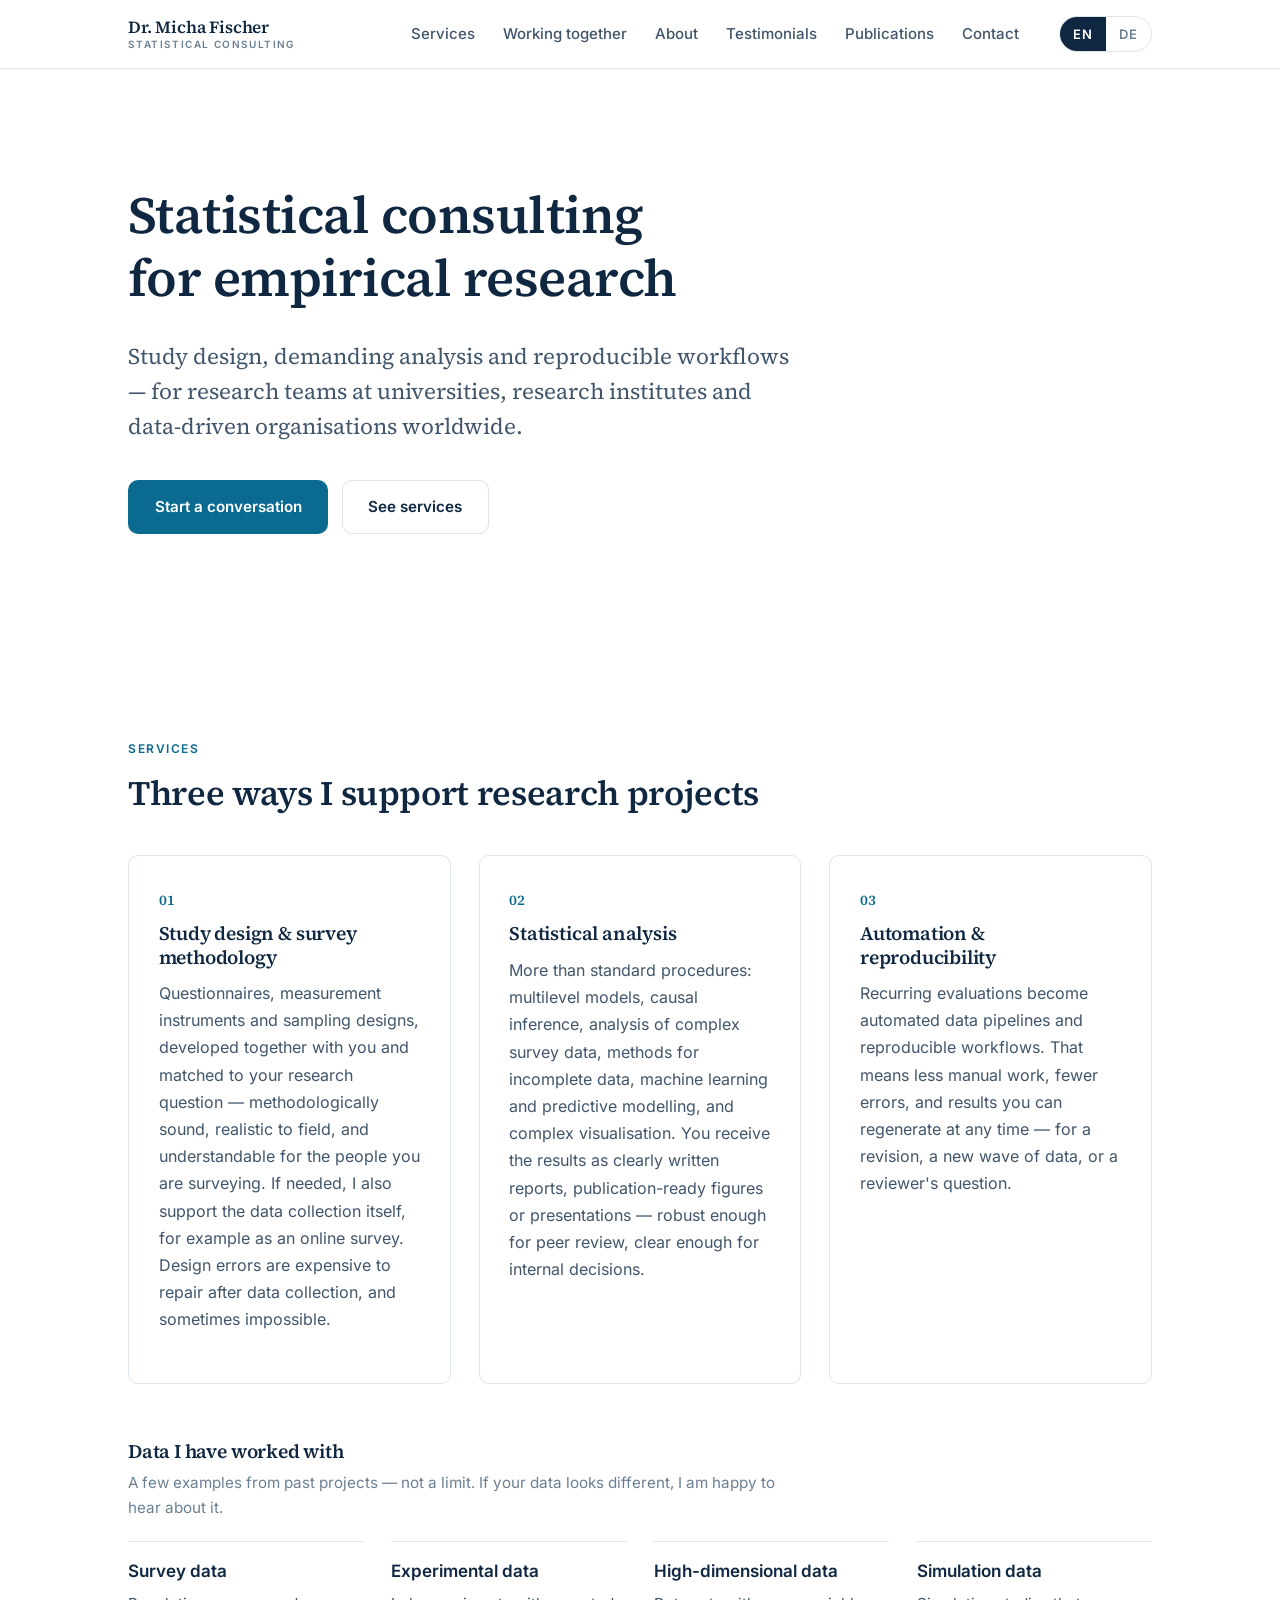
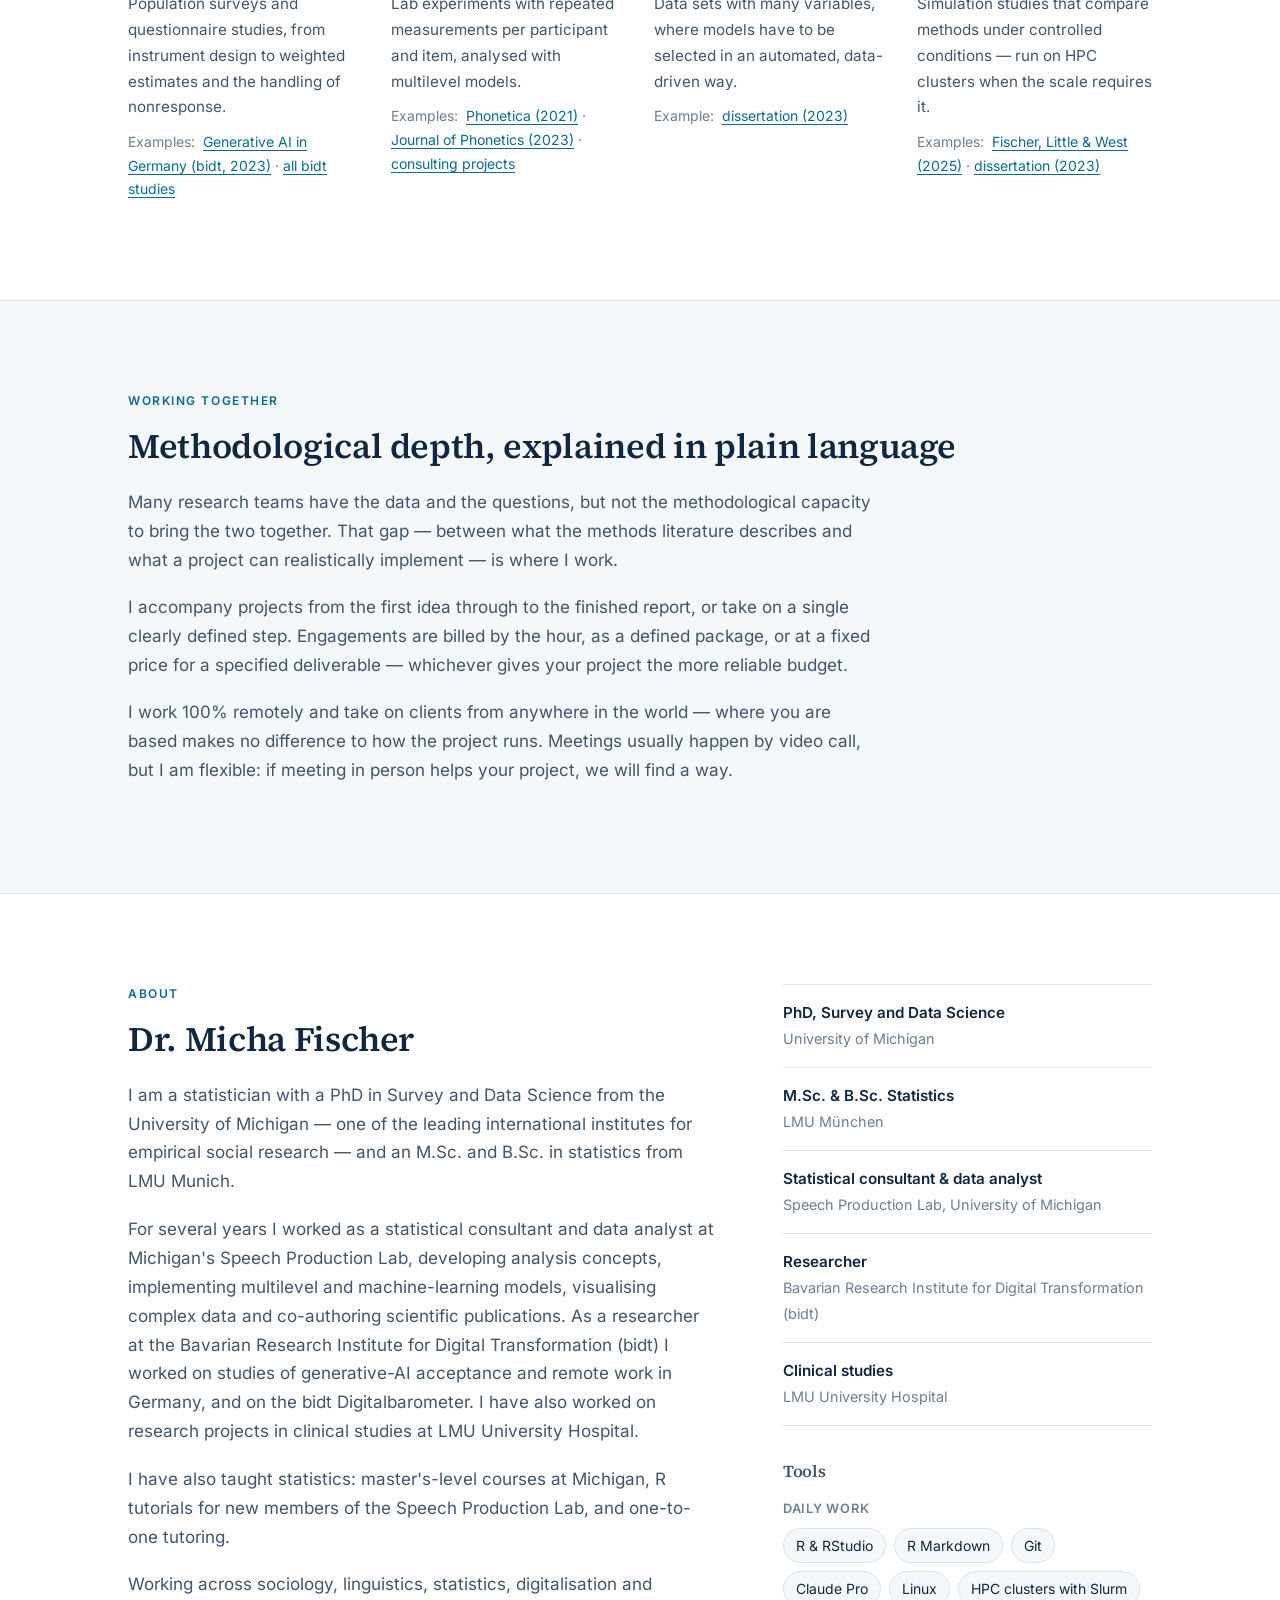
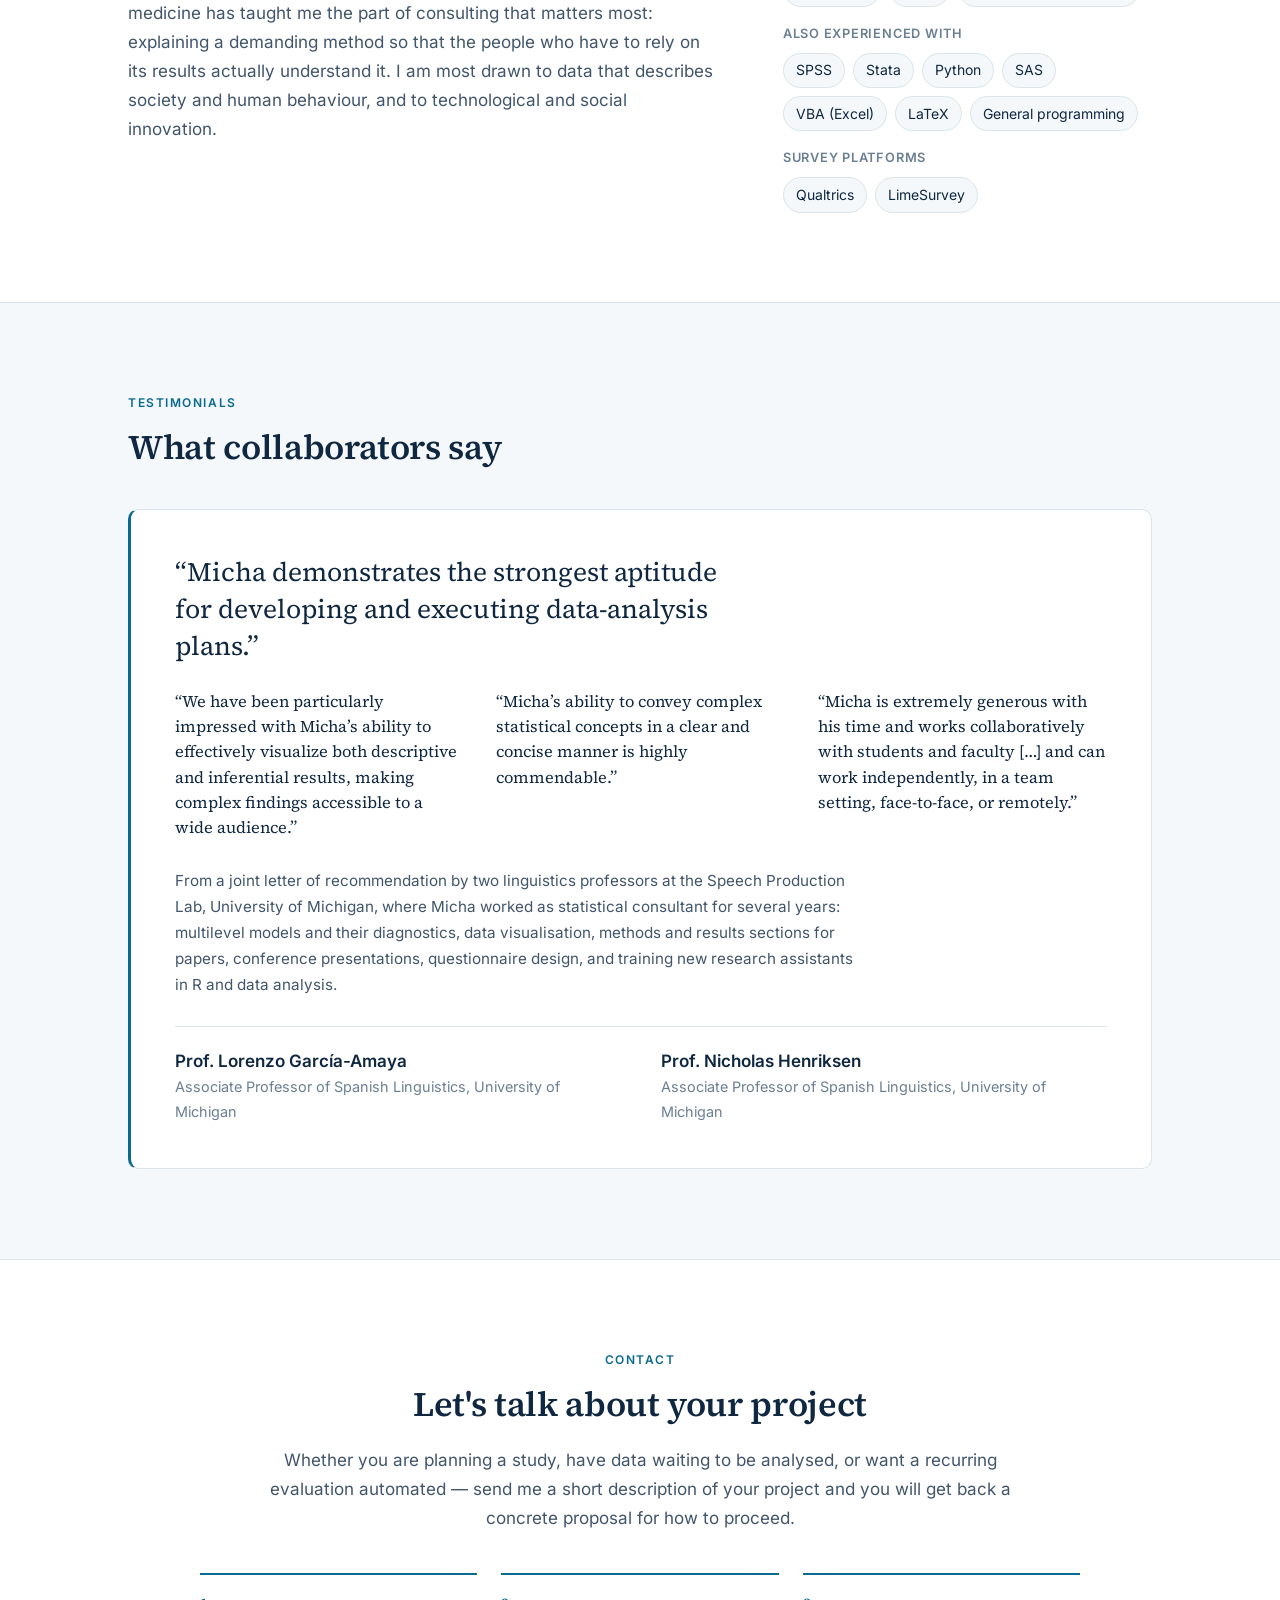
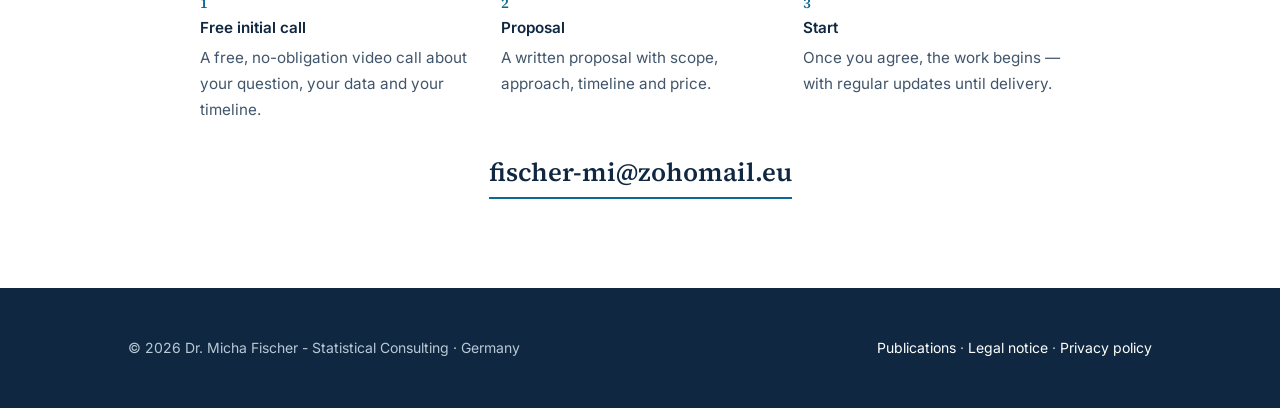
==== index.html @ f1e880d1 "Expand methods, tools and About text from the short CV The service cards name data collection, causa" ====
<!DOCTYPE html>
<html lang="en" data-locale="en" data-page="index">
<head>
    <meta charset="UTF-8">
    <meta name="viewport" content="width=device-width, initial-scale=1.0">
    <!-- Matches the English entry in lang.js so the no-JS title is identical. -->
    <title>Dr. Micha Fischer - Statistical Consulting | Statistics for empirical research</title>
    <meta name="description" content="Dr. Micha Fischer - Statistical Consulting: study design, advanced analysis and reproducible workflows for research teams worldwide, 100% remote. Statistikberatung für die empirische Forschung.">
    <link rel="stylesheet" href="assets/css/site.css">
    <link rel="preload" href="assets/fonts/inter-latin-wght-normal.woff2" as="font" type="font/woff2" crossorigin>
    <link rel="preload" href="assets/fonts/source-serif-4-latin-wght-normal.woff2" as="font" type="font/woff2" crossorigin>
    <script src="assets/js/lang.js"></script>
</head>
<body id="top">

    <a class="skip-link" href="#main">
        <span lang="en">Skip to content</span>
        <span lang="de">Zum Inhalt springen</span>
    </a>

    <header class="site-header">
        <div class="wrap">
            <!-- Company name. A business name is not translated, so this
                 carries no lang variants and stays identical in both locales. -->
            <a class="wordmark" href="#top">
                <span class="name">Dr. Micha Fischer</span>
                <span class="practice">Statistical Consulting</span>
            </a>

            <nav class="site-nav">
                <a href="#services"><span lang="en">Services</span><span lang="de">Leistungen</span></a>
                <a href="#approach"><span lang="en">Working together</span><span lang="de">Zusammenarbeit</span></a>
                <a href="#about"><span lang="en">About</span><span lang="de">Zur Person</span></a>
                <a href="#testimonials"><span lang="en">Testimonials</span><span lang="de">Referenzen</span></a>
                <a href="publications.html"><span lang="en">Publications</span><span lang="de">Publikationen</span></a>
                <a href="#contact"><span lang="en">Contact</span><span lang="de">Kontakt</span></a>
            </nav>

            <div class="lang-switch" role="group" aria-label="Language / Sprache">
                <!-- No lang attribute here: the stylesheet hides the inactive
                     locale, which would hide the button needed to switch back. -->
                <button type="button" data-set-locale="en" aria-pressed="true" title="English">EN</button>
                <button type="button" data-set-locale="de" aria-pressed="false" title="Deutsch">DE</button>
            </div>
        </div>
    </header>

    <main id="main">

        <section class="hero">
            <div class="wrap">
                <h1 lang="en">Statistical consulting for empirical research</h1>
                <h1 lang="de">Statistikberatung für die empirische Forschung</h1>

                <p class="lead" lang="en">Study design, demanding analysis and reproducible workflows — for research teams at universities, research institutes and data-driven organisations worldwide.</p>
                <p class="lead" lang="de">Studienplanung, anspruchsvolle Auswertungen und reproduzierbare Analyseprozesse – für Forschungsteams an Universitäten, Instituten und in datengetriebenen Organisationen weltweit.</p>

                <div class="hero-actions">
                    <a class="btn btn-primary" href="#contact">
                        <span lang="en">Start a conversation</span>
                        <span lang="de">Projekt anfragen</span>
                    </a>
                    <a class="btn btn-ghost" href="#services">
                        <span lang="en">See services</span>
                        <span lang="de">Leistungen ansehen</span>
                    </a>
                </div>
            </div>
        </section>

        <section id="services">
            <div class="wrap">
                <p class="eyebrow">
                    <span lang="en">Services</span>
                    <span lang="de">Leistungen</span>
                </p>
                <h2 lang="en">Three ways I support research projects</h2>
                <h2 lang="de">Drei Bausteine für Ihr Forschungsprojekt</h2>

                <div class="grid">
                    <article class="card">
                        <span class="num">01</span>
                        <h3 lang="en">Study design &amp; survey methodology</h3>
                        <h3 lang="de">Studienplanung &amp; Erhebungsdesign</h3>
                        <p lang="en">Questionnaires, measurement instruments and sampling designs, developed together with you and matched to your research question — methodologically sound, realistic to field, and understandable for the people you are surveying. If needed, I also support the data collection itself, for example as an online survey. Design errors are expensive to repair after data collection, and sometimes impossible.</p>
                        <p lang="de">Fragebögen, Messinstrumente und Stichprobendesigns, gemeinsam mit Ihnen entwickelt und auf Ihre Forschungsfrage zugeschnitten – methodisch sauber, realistisch umsetzbar und für Ihre Zielgruppe verständlich. Auf Wunsch begleite ich auch die Datenerhebung selbst, etwa als Online-Befragung. Fehler im Design lassen sich nach der Erhebung nur noch teuer beheben, manchmal gar nicht mehr.</p>
                    </article>

                    <article class="card">
                        <span class="num">02</span>
                        <h3 lang="en">Statistical analysis</h3>
                        <h3 lang="de">Statistische Auswertung</h3>
                        <p lang="en">More than standard procedures: multilevel models, causal inference, analysis of complex survey data, methods for incomplete data, machine learning and predictive modelling, and complex visualisation. You receive the results as clearly written reports, publication-ready figures or presentations — robust enough for peer review, clear enough for internal decisions.</p>
                        <p lang="de">Mehr als Standardverfahren: Mehrebenenmodelle, kausale Inferenz, die Analyse komplexer Stichproben, Verfahren für unvollständige Daten, Machine Learning und prädiktive Modellierung sowie komplexe Visualisierungen. Sie erhalten die Ergebnisse als verständliche Berichte, publikationsreife Grafiken oder Präsentationen – belastbar genug für die Begutachtung, klar genug für interne Entscheidungen.</p>
                    </article>

                    <article class="card">
                        <span class="num">03</span>
                        <h3 lang="en">Automation &amp; reproducibility</h3>
                        <h3 lang="de">Automatisierung &amp; Reproduzierbarkeit</h3>
                        <p lang="en">Recurring evaluations become automated data pipelines and reproducible workflows. That means less manual work, fewer errors, and results you can regenerate at any time — for a revision, a new wave of data, or a reviewer's question.</p>
                        <p lang="de">Wiederkehrende Auswertungen werden zu automatisierten Datenpipelines und reproduzierbaren Workflows. Das bedeutet weniger Handarbeit, weniger Fehler und Ergebnisse, die sich jederzeit neu erzeugen lassen – für eine Revision, eine neue Erhebungswelle oder die Rückfrage aus der Begutachtung.</p>
                    </article>
                </div>

                <!-- Kinds of data from past projects, each with links to published
                     examples. Worded as examples, not as the only data accepted. -->
                <div class="data-types">
                    <h3 lang="en">Data I have worked with</h3>
                    <h3 lang="de">Daten, mit denen ich bisher gearbeitet habe</h3>
                    <p class="dt-intro" lang="en">A few examples from past projects — not a limit. If your data looks different, I am happy to hear about it.</p>
                    <p class="dt-intro" lang="de">Einige Beispiele aus bisherigen Projekten – keine Einschränkung. Wenn Ihre Daten anders aussehen, freue ich mich ebenso über Ihre Nachricht.</p>
                    <ul>
                        <li>
                            <span class="dt-head" lang="en">Survey data</span>
                            <span class="dt-head" lang="de">Umfragedaten</span>
                            <p lang="en">Population surveys and questionnaire studies, from instrument design to weighted estimates and the handling of nonresponse.</p>
                            <p lang="de">Bevölkerungsbefragungen und Fragebogenstudien – vom Instrument bis zu gewichteten Schätzungen und dem Umgang mit Ausfällen.</p>
                            <p class="dt-examples">
                                <span lang="en">Examples:</span><span lang="de">Beispiele:</span>
                                <a href="https://en.bidt.digital/publication/prevalence-and-acceptance-of-generative-ai-in-germany-and-in-german-workplaces/"><span lang="en">Generative AI in Germany (bidt, 2023)</span><span lang="de">Generative KI in Deutschland (bidt, 2023)</span></a>
                                ·
                                <a href="publications.html#bidt"><span lang="en">all bidt studies</span><span lang="de">alle bidt-Studien</span></a>
                            </p>
                        </li>
                        <li>
                            <span class="dt-head" lang="en">Experimental data</span>
                            <span class="dt-head" lang="de">Experimentelle Daten</span>
                            <p lang="en">Lab experiments with repeated measurements per participant and item, analysed with multilevel models.</p>
                            <p lang="de">Laborexperimente mit wiederholten Messungen pro Person und Item, ausgewertet mit Mehrebenenmodellen.</p>
                            <p class="dt-examples">
                                <span lang="en">Examples:</span><span lang="de">Beispiele:</span>
                                <a href="https://doi.org/10.1515/phon-2021-2005">Phonetica (2021)</a>
                                ·
                                <a href="https://doi.org/10.1016/j.wocn.2023.101238">Journal of Phonetics (2023)</a>
                                ·
                                <a href="publications.html#consulting"><span lang="en">consulting projects</span><span lang="de">Beratungsprojekte</span></a>
                            </p>
                        </li>
                        <li>
                            <span class="dt-head" lang="en">High-dimensional data</span>
                            <span class="dt-head" lang="de">Hochdimensionale Daten</span>
                            <p lang="en">Data sets with many variables, where models have to be selected in an automated, data-driven way.</p>
                            <p lang="de">Datensätze mit sehr vielen Variablen, bei denen Modelle automatisiert und datengetrieben ausgewählt werden müssen.</p>
                            <p class="dt-examples">
                                <span lang="en">Example:</span><span lang="de">Beispiel:</span>
                                <a href="https://search.lib.umich.edu/catalog/record/99187888102906381"><span lang="en">dissertation (2023)</span><span lang="de">Dissertation (2023)</span></a>
                            </p>
                        </li>
                        <li>
                            <span class="dt-head" lang="en">Simulation data</span>
                            <span class="dt-head" lang="de">Simulationsdaten</span>
                            <p lang="en">Simulation studies that compare methods under controlled conditions — run on HPC clusters when the scale requires it.</p>
                            <p lang="de">Simulationsstudien, die Verfahren unter kontrollierten Bedingungen vergleichen – bei Bedarf auf HPC-Clustern.</p>
                            <p class="dt-examples">
                                <span lang="en">Examples:</span><span lang="de">Beispiele:</span>
                                <a href="https://doi.org/10.1080/00949655.2025.2558859">Fischer, Little &amp; West (2025)</a>
                                ·
                                <a href="https://search.lib.umich.edu/catalog/record/99187888102906381"><span lang="en">dissertation (2023)</span><span lang="de">Dissertation (2023)</span></a>
                            </p>
                        </li>
                    </ul>
                </div>
            </div>
        </section>

        <section id="approach" class="section-alt">
            <div class="wrap">
                <p class="eyebrow">
                    <span lang="en">Working together</span>
                    <span lang="de">Zusammenarbeit</span>
                </p>
                <h2 lang="en">Methodological depth, explained in plain language</h2>
                <h2 lang="de">Methodische Tiefe, verständlich erklärt</h2>

                <p lang="en">Many research teams have the data and the questions, but not the methodological capacity to bring the two together. That gap — between what the methods literature describes and what a project can realistically implement — is where I work.</p>
                <p lang="de">Viele Forschungsteams haben die Daten und die Fragestellung, aber nicht die methodischen Kapazitäten, um beides zusammenzubringen. Genau in dieser Lücke – zwischen dem, was die Methodenliteratur beschreibt, und dem, was ein Projekt realistisch umsetzen kann – arbeite ich.</p>

                <p lang="en">I accompany projects from the first idea through to the finished report, or take on a single clearly defined step. Engagements are billed by the hour, as a defined package, or at a fixed price for a specified deliverable — whichever gives your project the more reliable budget.</p>
                <p lang="de">Ich begleite Projekte von der ersten Idee bis zum fertigen Ergebnisbericht oder übernehme einen klar abgegrenzten Arbeitsschritt. Die Abrechnung erfolgt nach Stunden, als definiertes Leistungspaket oder zum Festpreis für eine klar beschriebene Leistung – je nachdem, was Ihrem Projekt die verlässlichere Budgetplanung gibt.</p>

                <p lang="en">I work 100% remotely and take on clients from anywhere in the world — where you are based makes no difference to how the project runs. Meetings usually happen by video call, but I am flexible: if meeting in person helps your project, we will find a way.</p>
                <p lang="de">Ich arbeite zu 100 % remote und übernehme Projekte aus der ganzen Welt – wo Sie sitzen, spielt für den Ablauf des Projekts keine Rolle. Besprechungen finden in der Regel per Videokonferenz statt, ich bin aber flexibel: Wenn ein persönliches Treffen Ihrem Projekt hilft, finden wir einen Weg.</p>
            </div>
        </section>

        <section id="about">
            <div class="wrap split">
                <div>
                    <p class="eyebrow">
                        <span lang="en">About</span>
                        <span lang="de">Zur Person</span>
                    </p>
                    <h2>Dr. Micha Fischer</h2>

                    <p lang="en">I am a statistician with a PhD in Survey and Data Science from the University of Michigan — one of the leading international institutes for empirical social research — and an M.Sc. and B.Sc. in statistics from LMU Munich.</p>
                    <p lang="de">Ich bin Statistiker, promoviert in Survey and Data Science an der University of Michigan – einem der international führenden Institute für empirische Sozialforschung – und habe M.Sc. und B.Sc. in Statistik an der LMU München erworben.</p>

                    <p lang="en">For several years I worked as a statistical consultant and data analyst at Michigan's Speech Production Lab, developing analysis concepts, implementing multilevel and machine-learning models, visualising complex data and co-authoring scientific publications. As a researcher at the Bavarian Research Institute for Digital Transformation (bidt) I worked on studies of generative-AI acceptance and remote work in Germany, and on the bidt Digitalbarometer. I have also worked on research projects in clinical studies at LMU University Hospital.</p>
                    <p lang="de">Mehrere Jahre war ich als statistischer Berater und Datenanalyst am Speech Production Lab der University of Michigan tätig: Ich habe Analysekonzepte entwickelt, Mehrebenen- und Machine-Learning-Modelle umgesetzt, komplexe Daten visualisiert und an wissenschaftlichen Publikationen mitgearbeitet. Als wissenschaftlicher Mitarbeiter am Bayerischen Forschungsinstitut für Digitale Transformation (bidt) habe ich zu Studien über die Akzeptanz generativer KI und zur Homeoffice-Verbreitung in Deutschland sowie am bidt-Digitalbarometer gearbeitet. Zusätzlich habe ich an Forschungsprojekten im Bereich klinischer Studien am LMU Klinikum gearbeitet.</p>

                    <p lang="en">I have also taught statistics: master's-level courses at Michigan, R tutorials for new members of the Speech Production Lab, and one-to-one tutoring.</p>
                    <p lang="de">Außerdem habe ich Statistik unterrichtet: Lehrveranstaltungen auf Master-Niveau in Michigan, R-Tutorien für neue Mitglieder des Speech Production Lab und individuelle Statistik-Tutorien.</p>

                    <p lang="en">Working across sociology, linguistics, statistics, digitalisation and medicine has taught me the part of consulting that matters most: explaining a demanding method so that the people who have to rely on its results actually understand it. I am most drawn to data that describes society and human behaviour, and to technological and social innovation.</p>
                    <p lang="de">Die Arbeit in Soziologie, Linguistik, Statistik, Digitalisierung und Medizin hat mir das beigebracht, worauf es in der Beratung am meisten ankommt: ein anspruchsvolles Verfahren so zu erklären, dass die Menschen, die sich auf die Ergebnisse verlassen müssen, es auch verstehen. Besonders interessieren mich Daten über Gesellschaft und menschliches Verhalten sowie technologische und soziale Innovation.</p>
                </div>

                <div>
                    <ul class="cv">
                        <li>
                            <span class="role" lang="en">PhD, Survey and Data Science</span>
                            <span class="role" lang="de">Promotion, Survey and Data Science</span>
                            <span class="place">University of Michigan</span>
                        </li>
                        <li>
                            <span class="role" lang="en">M.Sc. &amp; B.Sc. Statistics</span>
                            <span class="role" lang="de">M.Sc. &amp; B.Sc. Statistik</span>
                            <span class="place">LMU München</span>
                        </li>
                        <li>
                            <span class="role" lang="en">Statistical consultant &amp; data analyst</span>
                            <span class="role" lang="de">Statistischer Berater &amp; Datenanalyst</span>
                            <span class="place">Speech Production Lab, University of Michigan</span>
                        </li>
                        <li>
                            <span class="role" lang="en">Researcher</span>
                            <span class="role" lang="de">Wissenschaftlicher Mitarbeiter</span>
                            <span class="place" lang="en">Bavarian Research Institute for Digital Transformation (bidt)</span>
                            <span class="place" lang="de">Bayerisches Forschungsinstitut für Digitale Transformation (bidt)</span>
                        </li>
                        <li>
                            <span class="role" lang="en">Clinical studies</span>
                            <span class="role" lang="de">Klinische Studien</span>
                            <span class="place" lang="en">LMU University Hospital</span>
                            <span class="place" lang="de">LMU Klinikum</span>
                        </li>
                    </ul>

                    <!-- Tools: what is in daily use first, then earlier experience. -->
                    <div class="tools">
                        <h3 lang="en">Tools</h3>
                        <h3 lang="de">Werkzeuge</h3>
                        <p class="tools-label" lang="en">Daily work</p>
                        <p class="tools-label" lang="de">Im täglichen Einsatz</p>
                        <ul class="chips">
                            <li>R &amp; RStudio</li>
                            <li>R Markdown</li>
                            <li>Git</li>
                            <li>Claude Pro</li>
                            <li>Linux</li>
                            <li lang="en">HPC clusters with Slurm</li>
                            <li lang="de">HPC-Cluster mit Slurm</li>
                        </ul>
                        <p class="tools-label" lang="en">Also experienced with</p>
                        <p class="tools-label" lang="de">Außerdem Erfahrung mit</p>
                        <ul class="chips">
                            <li>SPSS</li>
                            <li>Stata</li>
                            <li>Python</li>
                            <li>SAS</li>
                            <li>VBA (Excel)</li>
                            <li>LaTeX</li>
                            <li lang="en">General programming</li>
                            <li lang="de">Allgemeine Programmierkenntnisse</li>
                        </ul>
                        <p class="tools-label" lang="en">Survey platforms</p>
                        <p class="tools-label" lang="de">Befragungsplattformen</p>
                        <ul class="chips">
                            <li>Qualtrics</li>
                            <li>LimeSurvey</li>
                        </ul>
                    </div>
                </div>
            </div>
        </section>

        <section id="testimonials" class="section-alt">
            <div class="wrap">
                <p class="eyebrow">
                    <span lang="en">Testimonials</span>
                    <span lang="de">Referenzen</span>
                </p>
                <h2 lang="en">What collaborators say</h2>
                <h2 lang="de">Was Projektpartner sagen</h2>
                <p class="quote-note" lang="de">Zitate im englischen Original.</p>

                <!-- One <figure class="testimonial"> per reference; add new ones
                     inside .testimonials. Quotes are verbatim from the letter;
                     only the context line is paraphrased and translated.
                     Source: joint letter of recommendation from L. García-Amaya
                     and N. Henriksen (Henriksen_GarciaAmaya_to_Fischer_EMPLOYMENT_2023.pdf). -->
                <div class="testimonials">
                    <figure class="testimonial">
                        <blockquote>
                            <p class="pull">“Micha demonstrates the strongest aptitude for developing and executing data-analysis plans.”</p>
                            <ul class="quotes">
                                <li>“We have been particularly impressed with Micha’s ability to effectively visualize both descriptive and inferential results, making complex findings accessible to a wide audience.”</li>
                                <li>“Micha’s ability to convey complex statistical concepts in a clear and concise manner is highly commendable.”</li>
                                <li>“Micha is extremely generous with his time and works collaboratively with students and faculty […] and can work independently, in a team setting, face-to-face, or remotely.”</li>
                            </ul>
                        </blockquote>
                        <p class="context" lang="en">From a joint letter of recommendation by two linguistics professors at the Speech Production Lab, University of Michigan, where Micha worked as statistical consultant for several years: multilevel models and their diagnostics, data visualisation, methods and results sections for papers, conference presentations, questionnaire design, and training new research assistants in R and data analysis.</p>
                        <p class="context" lang="de">Aus einem gemeinsamen Empfehlungsschreiben zweier Linguistik-Professoren am Speech Production Lab der University of Michigan, für das Micha mehrere Jahre als statistischer Berater tätig war: Mehrebenenmodelle und deren Diagnostik, Datenvisualisierung, Methoden- und Ergebnisteile von Publikationen, Konferenzvorträge, Fragebogenentwicklung sowie die Einarbeitung neuer wissenschaftlicher Hilfskräfte in R und Datenanalyse.</p>
                        <figcaption>
                            <span class="person">
                                <span class="who">Prof. Lorenzo García-Amaya</span>
                                <span class="role" lang="en">Associate Professor of Spanish Linguistics, University of Michigan</span>
                                <span class="role" lang="de">Associate Professor für hispanistische Linguistik, University of Michigan</span>
                            </span>
                            <span class="person">
                                <span class="who">Prof. Nicholas Henriksen</span>
                                <span class="role" lang="en">Associate Professor of Spanish Linguistics, University of Michigan</span>
                                <span class="role" lang="de">Associate Professor für hispanistische Linguistik, University of Michigan</span>
                            </span>
                        </figcaption>
                    </figure>
                </div>
            </div>
        </section>

        <section id="contact">
            <div class="wrap contact">
                <p class="eyebrow">
                    <span lang="en">Contact</span>
                    <span lang="de">Kontakt</span>
                </p>
                <h2 lang="en">Let's talk about your project</h2>
                <h2 lang="de">Sprechen wir über Ihr Projekt</h2>

                <p lang="en">Whether you are planning a study, have data waiting to be analysed, or want a recurring evaluation automated — send me a short description of your project and you will get back a concrete proposal for how to proceed.</p>
                <p lang="de">Ob Sie eine Studie planen, Daten vorliegen haben, die ausgewertet werden sollen, oder eine wiederkehrende Auswertung automatisieren möchten – schreiben Sie mir kurz, worum es geht. Sie erhalten einen konkreten Vorschlag für das weitere Vorgehen.</p>

                <ol class="steps">
                    <li>
                        <span class="step-head" lang="en">Free initial call</span>
                        <span class="step-head" lang="de">Kostenloses Erstgespräch</span>
                        <span lang="en">A free, no-obligation video call about your question, your data and your timeline.</span>
                        <span lang="de">Ein kostenloses, unverbindliches Videogespräch über Ihre Fragestellung, Ihre Daten und Ihren Zeitplan.</span>
                    </li>
                    <li>
                        <span class="step-head" lang="en">Proposal</span>
                        <span class="step-head" lang="de">Angebot</span>
                        <span lang="en">A written proposal with scope, approach, timeline and price.</span>
                        <span lang="de">Ein schriftliches Angebot mit Umfang, Vorgehen, Zeitplan und Preis.</span>
                    </li>
                    <li>
                        <span class="step-head" lang="en">Start</span>
                        <span class="step-head" lang="de">Start</span>
                        <span lang="en">Once you agree, the work begins — with regular updates until delivery.</span>
                        <span lang="de">Sobald Sie zustimmen, geht es los – mit regelmäßigen Zwischenständen bis zur Übergabe.</span>
                    </li>
                </ol>

                <a class="contact-mail" href="mailto:fischer-mi@zohomail.eu">fischer-mi@zohomail.eu</a>
            </div>
        </section>

    </main>

    <footer class="site-footer">
        <div class="wrap">
            <p>
                <span lang="en">&copy; 2026 Dr. Micha Fischer - Statistical Consulting · Germany</span>
                <span lang="de">&copy; 2026 Dr. Micha Fischer - Statistical Consulting · Deutschland</span>
            </p>
            <p>
                <a href="publications.html"><span lang="en">Publications</span><span lang="de">Publikationen</span></a>
                ·
                <a href="impressum.html"><span lang="en">Legal notice</span><span lang="de">Impressum</span></a>
                ·
                <a href="datenschutz.html"><span lang="en">Privacy policy</span><span lang="de">Datenschutz</span></a>
            </p>
        </div>
    </footer>

</body>
</html>
---- assets/css/site.css ----
/* ==========================================================================
   Dr. Micha Fischer — statistical consulting
   Shared stylesheet for index.html and impressum.html.

   Fonts are self-hosted (assets/fonts/). The site makes no requests to any
   third-party host, so no visitor IP is ever transmitted outside the server.
   ========================================================================== */

/* --- Self-hosted fonts, SIL Open Font License 1.1 ------------------------ */

@font-face {
  font-family: 'Inter';
  font-style: normal;
  font-weight: 100 900;           /* variable axis */
  font-display: swap;
  src: url('../fonts/inter-latin-wght-normal.woff2') format('woff2');
}

@font-face {
  font-family: 'Source Serif 4';
  font-style: normal;
  font-weight: 200 900;           /* variable axis */
  font-display: swap;
  src: url('../fonts/source-serif-4-latin-wght-normal.woff2') format('woff2');
}

/* --- Design tokens ------------------------------------------------------- */

:root {
  --ink: #0f2740;
  --ink-soft: #41556b;
  --ink-faint: #6b7f93;
  --accent: #0b6a8f;
  --accent-dark: #084f6c;
  --bg: #ffffff;
  --surface: #f4f8fa;
  --border: #dbe4ea;

  --font-sans: 'Inter', system-ui, -apple-system, 'Segoe UI', sans-serif;
  --font-serif: 'Source Serif 4', Georgia, 'Times New Roman', serif;

  --measure: 68ch;
  --wrap: 1120px;
  --radius: 10px;
}

/* --- Base ---------------------------------------------------------------- */

*,
*::before,
*::after { box-sizing: border-box; }

body {
  margin: 0;
  background: var(--bg);
  color: var(--ink-soft);
  font-family: var(--font-sans);
  font-size: 1.0625rem;
  line-height: 1.7;
  -webkit-font-smoothing: antialiased;
  text-rendering: optimizeLegibility;
}

h1, h2, h3 {
  font-family: var(--font-serif);
  color: var(--ink);
  line-height: 1.2;
  margin: 0 0 0.6em;
  font-weight: 600;
  letter-spacing: -0.01em;
}

h1 { font-size: clamp(2rem, 1.35rem + 2.7vw, 3.25rem); }
h2 { font-size: clamp(1.55rem, 1.2rem + 1.5vw, 2.15rem); }
h3 { font-size: 1.2rem; }

p { margin: 0 0 1.1em; max-width: var(--measure); }
p:last-child { margin-bottom: 0; }

a { color: var(--accent); text-decoration-thickness: 1px; text-underline-offset: 3px; }
a:hover { color: var(--accent-dark); }

:focus-visible {
  outline: 3px solid var(--accent);
  outline-offset: 3px;
  border-radius: 3px;
}

.wrap {
  width: 100%;
  max-width: var(--wrap);
  margin-inline: auto;
  padding-inline: clamp(1.25rem, 5vw, 3rem);
}

.skip-link {
  position: absolute;
  left: -9999px;
  top: 0;
  background: var(--ink);
  color: #fff;
  padding: 0.75rem 1.25rem;
  z-index: 100;
}
.skip-link:focus { left: 0; }

/* --- Language switching --------------------------------------------------
   Exactly one locale is visible at a time. Only ever sets display:none, so
   no element's natural display value has to be restored. Without JavaScript
   the document stays in its authored locale (English) and remains readable.
   -------------------------------------------------------------------------- */

html[data-locale='en'] [lang='de'] { display: none; }
html[data-locale='de'] [lang='en'] { display: none; }

.lang-switch {
  display: inline-flex;
  border: 1px solid var(--border);
  border-radius: 999px;
  overflow: hidden;
  background: var(--bg);
}

.lang-switch button {
  font: inherit;
  font-size: 0.8125rem;
  font-weight: 600;
  letter-spacing: 0.04em;
  padding: 0.4rem 0.85rem;
  border: 0;
  background: transparent;
  color: var(--ink-faint);
  cursor: pointer;
  transition: background 0.15s, color 0.15s;
}

.lang-switch button:hover { color: var(--ink); }

.lang-switch button[aria-pressed='true'] {
  background: var(--ink);
  color: #fff;
}

/* --- Site header --------------------------------------------------------- */

.site-header {
  position: sticky;
  top: 0;
  z-index: 20;
  background: rgba(255, 255, 255, 0.92);
  backdrop-filter: blur(8px);
  border-bottom: 1px solid var(--border);
}

.site-header .wrap {
  display: flex;
  align-items: center;
  justify-content: space-between;
  gap: 1rem;
  min-height: 68px;
}

/* Two-line lockup: the practice name sits under the personal name, so the full
   company name fits the header at every width without a spaced hyphen. */
.wordmark {
  display: flex;
  flex-direction: column;
  gap: 0.12rem;
  color: var(--ink);
  text-decoration: none;
  line-height: 1.15;
  white-space: nowrap;
}

.wordmark .name {
  font-family: var(--font-serif);
  font-size: 1.0625rem;
  font-weight: 600;
  letter-spacing: -0.01em;
}

.wordmark .practice {
  font-size: 0.625rem;
  font-weight: 600;
  letter-spacing: 0.14em;
  text-transform: uppercase;
  color: var(--ink-faint);
}

.wordmark:hover .name { color: var(--accent); }
.wordmark:hover .practice { color: var(--accent); }

.site-nav {
  display: flex;
  gap: 1.75rem;
  margin-left: auto;
  margin-right: 1.5rem;
}

.site-nav a {
  color: var(--ink-soft);
  text-decoration: none;
  font-size: 0.9375rem;
  font-weight: 500;
}

.site-nav a:hover { color: var(--accent); }

@media (max-width: 720px) {
  .site-nav { display: none; }
}

/* --- Sections ------------------------------------------------------------ */

section { padding-block: clamp(3.5rem, 7vw, 6rem); }

.section-alt {
  background: var(--surface);
  border-block: 1px solid var(--border);
}

.eyebrow {
  font-size: 0.75rem;
  font-weight: 600;
  letter-spacing: 0.13em;
  text-transform: uppercase;
  color: var(--accent);
  margin-bottom: 0.9rem;
}

/* --- Hero ---------------------------------------------------------------- */

.hero { padding-block: clamp(4rem, 9vw, 7.5rem); }

.hero h1 { max-width: 20ch; }

.lead {
  font-family: var(--font-serif);
  font-size: clamp(1.15rem, 1.02rem + 0.6vw, 1.4rem);
  line-height: 1.55;
  color: var(--ink-soft);
  max-width: 56ch;
}

.hero-actions {
  display: flex;
  flex-wrap: wrap;
  gap: 0.85rem;
  margin-top: 2.25rem;
}

.btn {
  display: inline-block;
  padding: 0.8rem 1.6rem;
  border-radius: var(--radius);
  font-weight: 600;
  font-size: 0.95rem;
  text-decoration: none;
  border: 1px solid transparent;
  transition: background 0.18s, color 0.18s, border-color 0.18s;
}

.btn-primary { background: var(--accent); color: #fff; }
.btn-primary:hover { background: var(--accent-dark); color: #fff; }

.btn-ghost { border-color: var(--border); color: var(--ink); background: var(--bg); }
.btn-ghost:hover { border-color: var(--accent); color: var(--accent); }

/* --- Card grids ---------------------------------------------------------- */

.grid {
  display: grid;
  grid-template-columns: repeat(auto-fit, minmax(285px, 1fr));
  gap: 1.75rem;
  margin-top: 2.5rem;
}

.card {
  background: var(--bg);
  border: 1px solid var(--border);
  border-radius: var(--radius);
  padding: 2rem 1.85rem;
}

.card .num {
  font-family: var(--font-serif);
  font-size: 0.9rem;
  font-weight: 600;
  color: var(--accent);
  display: block;
  margin-bottom: 0.65rem;
}

.card p { font-size: 1rem; }

/* --- Data types (under the service cards) -------------------------------- */

.data-types { margin-top: 3.5rem; }

.data-types h3 { font-size: 1.2rem; margin-bottom: 0.4rem; }

.data-types .dt-intro { font-size: 0.95rem; color: var(--ink-faint); }

.data-types ul {
  list-style: none;
  display: grid;
  grid-template-columns: repeat(auto-fit, minmax(230px, 1fr));
  gap: 1.75rem;
  margin: 1.25rem 0 0;
  padding: 0;
}

.data-types li {
  padding-top: 0.9rem;
  border-top: 1px solid var(--border);
}

.data-types .dt-head {
  display: block;
  font-weight: 600;
  color: var(--ink);
  margin-bottom: 0.35rem;
}

.data-types li p { font-size: 0.95rem; margin-bottom: 0.6rem; }

.data-types .dt-examples { font-size: 0.875rem; color: var(--ink-faint); }

.data-types .dt-examples > span { margin-right: 0.25rem; }

/* --- About / credentials ------------------------------------------------- */

.split {
  display: grid;
  grid-template-columns: minmax(0, 1.6fr) minmax(0, 1fr);
  gap: clamp(2rem, 5vw, 4rem);
  align-items: start;
}

@media (max-width: 800px) {
  .split { grid-template-columns: 1fr; }
}

.cv {
  list-style: none;
  margin: 0;
  padding: 0;
  border-top: 1px solid var(--border);
}

.cv li {
  padding: 0.95rem 0;
  border-bottom: 1px solid var(--border);
  font-size: 0.95rem;
}

.cv .role {
  display: block;
  font-weight: 600;
  color: var(--ink);
}

.cv .place { color: var(--ink-faint); font-size: 0.9rem; }

.tools { margin-top: 2.25rem; }

.tools h3 { font-size: 1.05rem; color: var(--ink-soft); margin-bottom: 0.9rem; }

.tools-label {
  margin: 1rem 0 0.5rem;
  font-size: 0.8rem;
  font-weight: 600;
  letter-spacing: 0.06em;
  text-transform: uppercase;
  color: var(--ink-faint);
}

.chips {
  list-style: none;
  margin: 0;
  padding: 0;
  display: flex;
  flex-wrap: wrap;
  gap: 0.5rem;
}

.chips li {
  padding: 0.3rem 0.75rem;
  border: 1px solid var(--border);
  border-radius: 999px;
  background: var(--surface);
  font-size: 0.875rem;
  color: var(--ink);
}

/* --- Publications ---------------------------------------------------------
   Citations flow as one paragraph; only the DOI sits on its own line, where a
   long URL can wrap without pushing the layout wider. */

.pub-head,
.prose .pub-head {
  margin: 2.75rem 0 0.9rem;
  font-size: 1.05rem;
  color: var(--ink-soft);
}

.pubs {
  list-style: none;
  margin: 0;
  padding: 0;
  border-top: 1px solid var(--border);
}

.pubs li {
  max-width: var(--measure);
  padding: 1.35rem 0;
  border-bottom: 1px solid var(--border);
  font-size: 1rem;
}

.pubs .title { color: var(--ink); font-weight: 600; }

.pub-note { margin-top: -0.4rem; font-size: 0.95rem; color: var(--ink-faint); }

.pubs a {
  display: inline-block;
  margin-top: 0.4rem;
  font-size: 0.875rem;
  overflow-wrap: anywhere;
}

/* --- Testimonials ---------------------------------------------------------
   A stack of figures, one per reference. The first quote is the pull quote;
   further quotes sit below it, then the context line and the people. */

.quote-note { font-size: 0.9rem; color: var(--ink-faint); }

.testimonials {
  display: grid;
  gap: 1.75rem;
  margin-top: 2.5rem;
}

.testimonial {
  margin: 0;
  background: var(--bg);
  border: 1px solid var(--border);
  border-left: 3px solid var(--accent);
  border-radius: var(--radius);
  padding: clamp(1.75rem, 4vw, 2.75rem);
}

.testimonial blockquote { margin: 0; }

.testimonial .pull {
  font-family: var(--font-serif);
  font-size: clamp(1.25rem, 1.05rem + 0.9vw, 1.65rem);
  line-height: 1.4;
  color: var(--ink);
  max-width: 40ch;
  margin-bottom: 1.5rem;
}

.testimonial .quotes {
  list-style: none;
  margin: 0;
  padding: 0;
  display: grid;
  grid-template-columns: repeat(auto-fit, minmax(240px, 1fr));
  gap: 1.25rem 2rem;
}

.testimonial .quotes li {
  font-family: var(--font-serif);
  font-size: 1.02rem;
  line-height: 1.55;
  color: var(--ink);
}

.testimonial .context {
  margin-top: 1.75rem;
  font-size: 0.95rem;
}

.testimonial figcaption {
  display: flex;
  flex-wrap: wrap;
  gap: 1rem 2.5rem;
  margin-top: 1.75rem;
  padding-top: 1.25rem;
  border-top: 1px solid var(--border);
}

.testimonial .person { flex: 1 1 220px; }

.testimonial .who {
  display: block;
  font-weight: 600;
  color: var(--ink);
}

.testimonial .role { display: block; color: var(--ink-faint); font-size: 0.9rem; }

/* --- Contact ------------------------------------------------------------- */

.contact { text-align: center; }
.contact p { margin-inline: auto; }

/* What happens after the first email: three numbered steps in a row,
   stacked on narrow screens. */
.steps {
  list-style: none;
  counter-reset: step;
  display: grid;
  grid-template-columns: repeat(3, minmax(0, 1fr));
  gap: 1.5rem;
  max-width: 880px;
  margin: 2.5rem auto 0;
  padding: 0;
  text-align: left;
}

@media (max-width: 720px) {
  .steps { grid-template-columns: 1fr; max-width: 30rem; }
}

.steps li {
  counter-increment: step;
  padding-top: 1rem;
  border-top: 2px solid var(--accent);
  font-size: 0.95rem;
}

.steps li::before {
  content: counter(step);
  display: block;
  font-family: var(--font-serif);
  font-size: 0.9rem;
  font-weight: 600;
  color: var(--accent);
}

.steps .step-head {
  display: block;
  font-weight: 600;
  color: var(--ink);
  margin-bottom: 0.25rem;
}

.contact-mail {
  display: inline-block;
  margin-top: 1.75rem;
  font-family: var(--font-serif);
  font-size: clamp(1.15rem, 1rem + 0.9vw, 1.6rem);
  font-weight: 600;
  color: var(--ink);
  text-decoration: none;
  border-bottom: 2px solid var(--accent);
  padding-bottom: 0.15rem;
}

.contact-mail:hover { color: var(--accent); }

/* --- Footer -------------------------------------------------------------- */

.site-footer {
  background: var(--ink);
  color: #b9c8d6;
  padding-block: 3rem;
  font-size: 0.875rem;
}

.site-footer .wrap {
  display: flex;
  flex-wrap: wrap;
  gap: 1rem;
  align-items: center;
  justify-content: space-between;
}

.site-footer p { margin: 0; }        /* keep both rows on one baseline */
.site-footer a { color: #fff; text-decoration: none; }
.site-footer a:hover { text-decoration: underline; }
.site-footer :focus-visible { outline-color: #fff; }

/* --- Legal / prose pages (impressum) ------------------------------------- */

.prose { padding-block: clamp(2.5rem, 6vw, 4.5rem); }
.prose h1 { font-size: clamp(1.8rem, 1.4rem + 1.6vw, 2.4rem); }
.prose h2 { font-size: 1.2rem; margin-top: 2.25rem; }
.prose hr { margin-block: 2.5rem; border: 0; border-top: 1px solid var(--border); }

/* The privacy policy nests four heading levels deep, so it needs a clearer
   scale than the impressum. Long German compounds hyphenate on phones. */
.policy { hyphens: auto; overflow-wrap: break-word; }
.policy h2 { font-size: clamp(1.35rem, 1.15rem + 0.8vw, 1.65rem); margin-top: 3.25rem; }
.policy h3 { font-size: 1.15rem; margin-top: 2.25rem; }
.policy h4 {
  font-size: 1rem;
  font-weight: 600;
  color: var(--ink);
  margin: 1.5rem 0 0.35rem;
}
.policy ul { max-width: var(--measure); margin: 0 0 1.1em; padding-left: 1.25rem; }
.policy li { margin-bottom: 0.4em; }
.prose .note {
  font-size: 0.95rem;
  color: var(--ink-faint);
  border-left: 3px solid var(--border);
  padding-left: 1rem;
}
.policy .source { margin-top: 3rem; font-size: 0.9rem; color: var(--ink-faint); }
.policy .sub { margin: -0.4rem 0 2.5rem; font-size: 0.95rem; color: var(--ink-faint); }
.policy .addr { max-width: var(--measure); margin: 0 0 1.1em; }
/* The objection notice is set in capitals in the source text. Slightly smaller
   with a little letter spacing, which is easier to read in all caps. */
.policy .upper { font-size: 0.95rem; letter-spacing: 0.02em; }

/* --- Motion preference --------------------------------------------------- */

@media (prefers-reduced-motion: reduce) {
  * { transition: none !important; animation: none !important; scroll-behavior: auto !important; }
}
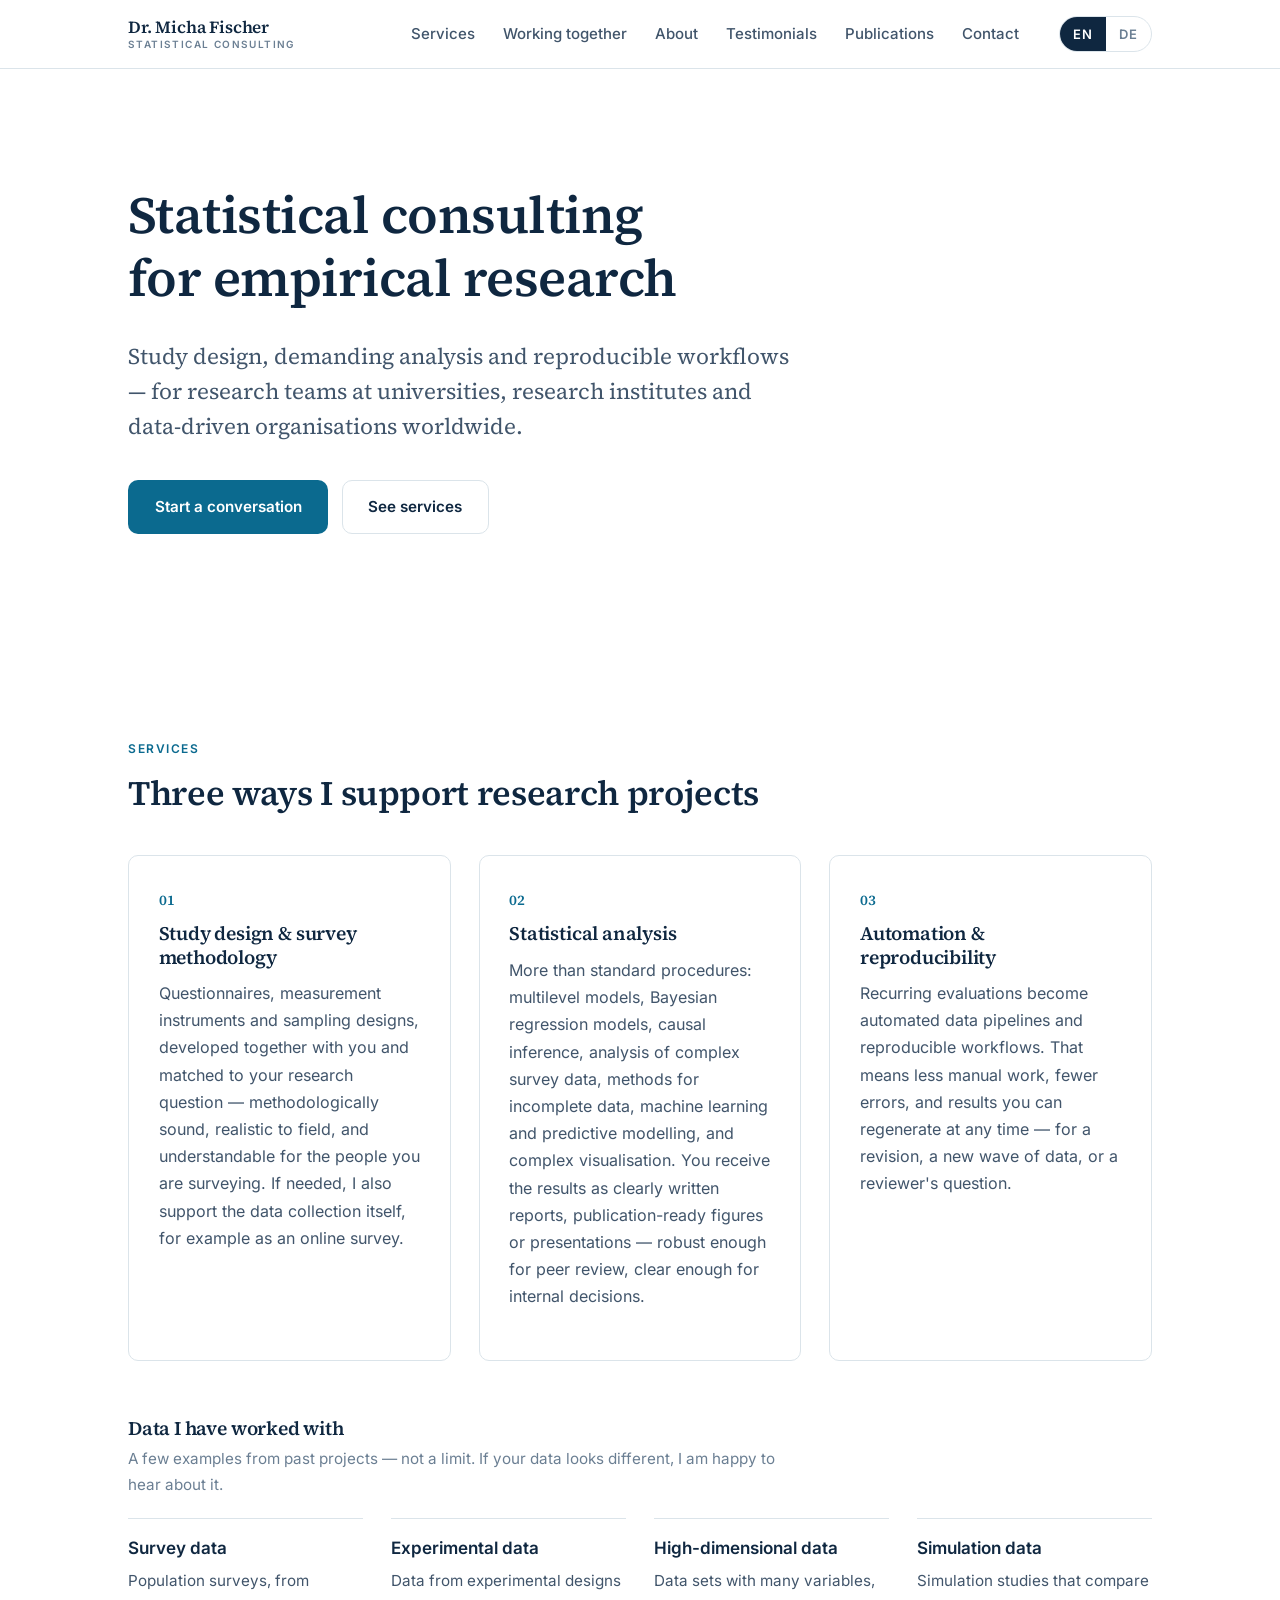
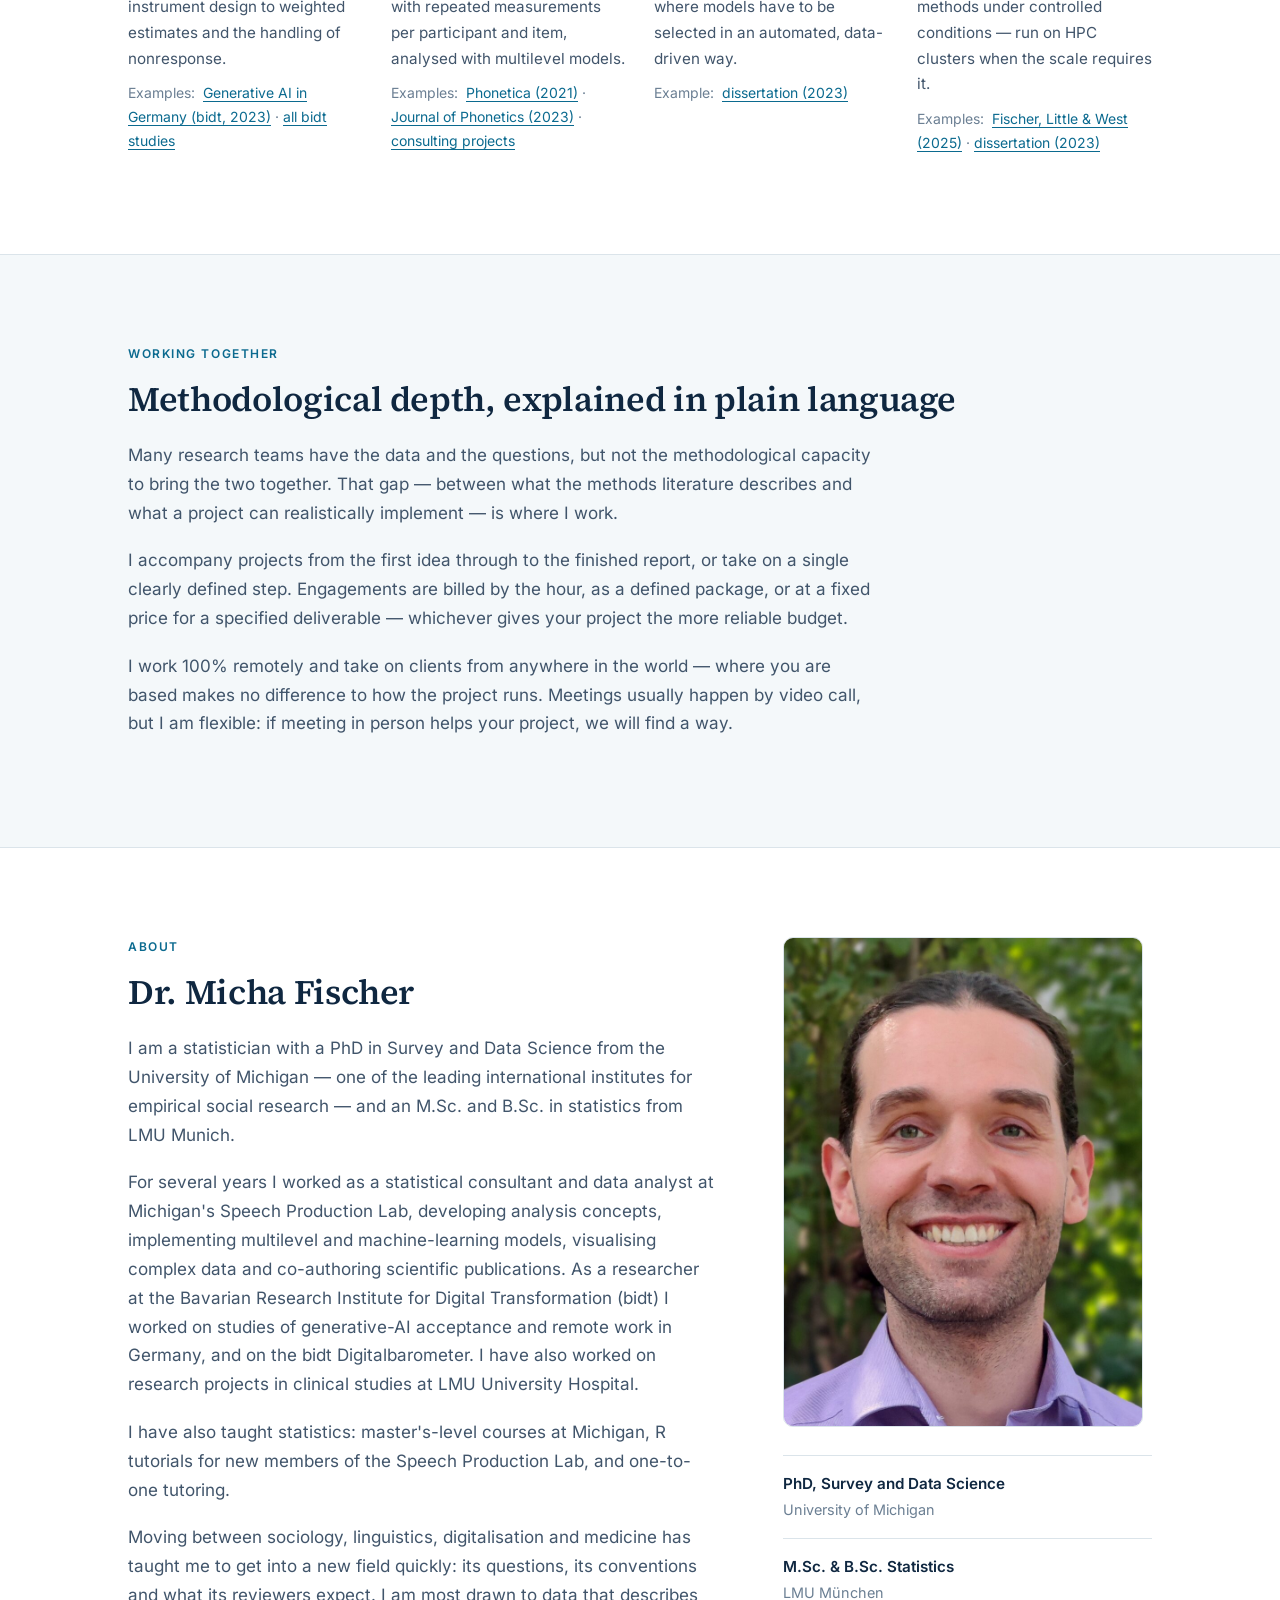
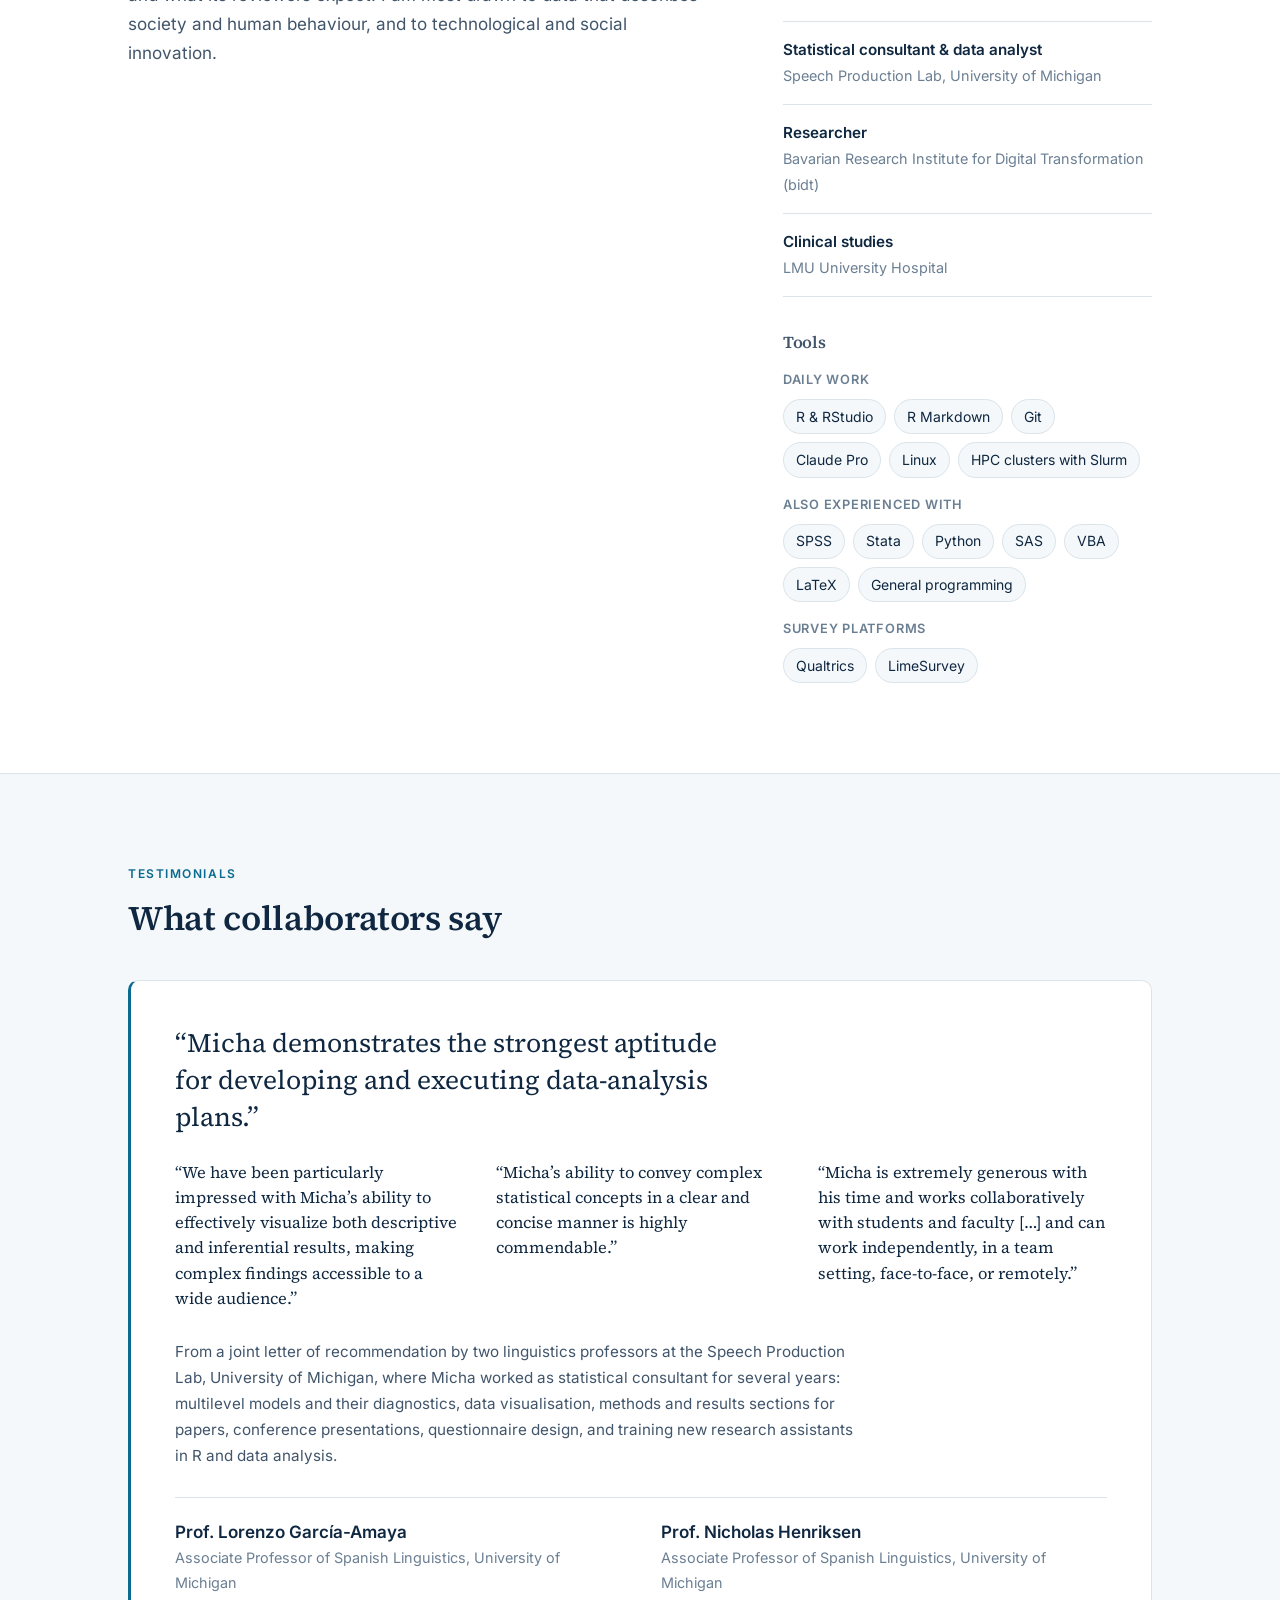
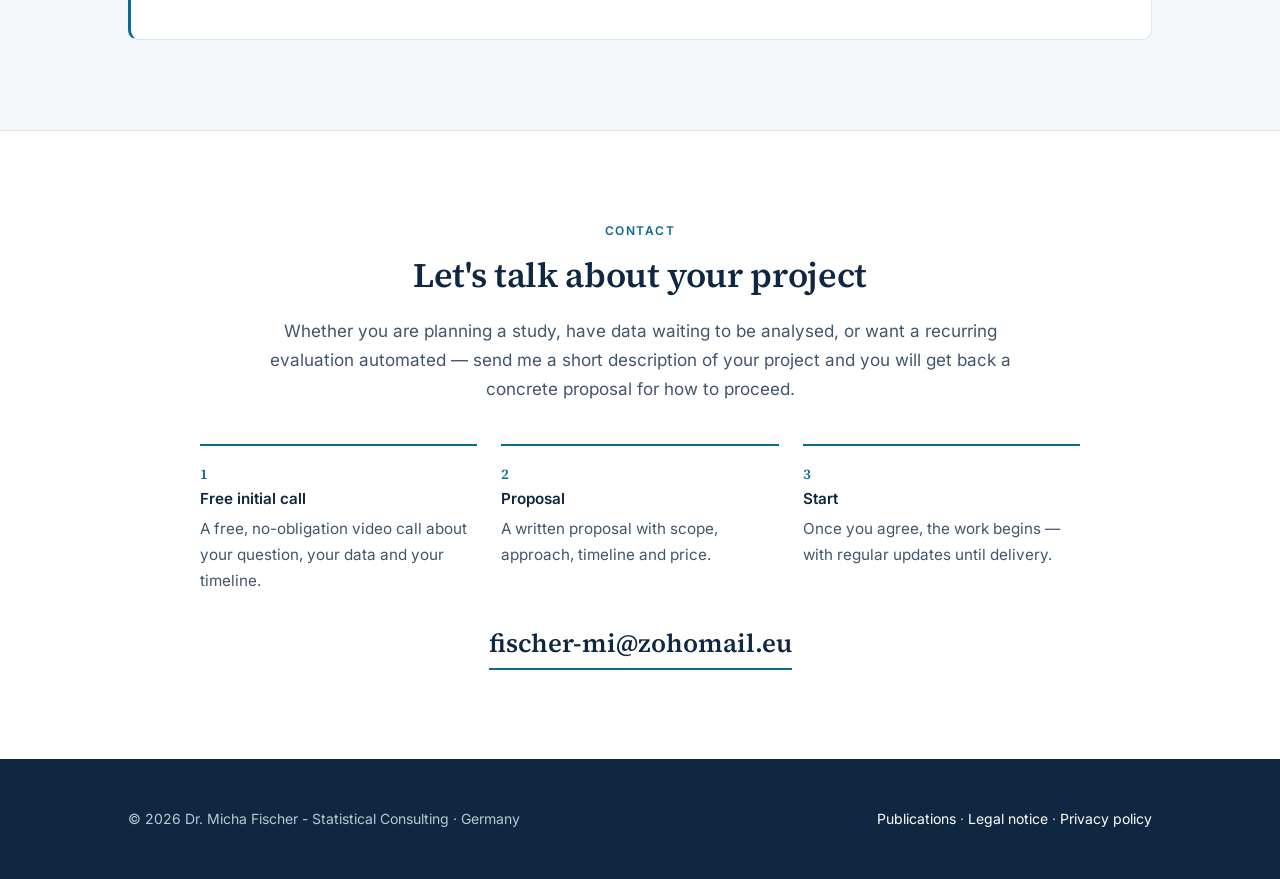
==== commit 6bde6027: "Add portrait, German bidt links and wording updates The About section shows a portrait and a new sen" ====
--- a/index.html
+++ b/index.html
@@ -82,16 +82,16 @@
                         <span class="num">01</span>
                         <h3 lang="en">Study design &amp; survey methodology</h3>
                         <h3 lang="de">Studienplanung &amp; Erhebungsdesign</h3>
-                        <p lang="en">Questionnaires, measurement instruments and sampling designs, developed together with you and matched to your research question — methodologically sound, realistic to field, and understandable for the people you are surveying. If needed, I also support the data collection itself, for example as an online survey. Design errors are expensive to repair after data collection, and sometimes impossible.</p>
-                        <p lang="de">Fragebögen, Messinstrumente und Stichprobendesigns, gemeinsam mit Ihnen entwickelt und auf Ihre Forschungsfrage zugeschnitten – methodisch sauber, realistisch umsetzbar und für Ihre Zielgruppe verständlich. Auf Wunsch begleite ich auch die Datenerhebung selbst, etwa als Online-Befragung. Fehler im Design lassen sich nach der Erhebung nur noch teuer beheben, manchmal gar nicht mehr.</p>
+                        <p lang="en">Questionnaires, measurement instruments and sampling designs, developed together with you and matched to your research question — methodologically sound, realistic to field, and understandable for the people you are surveying. If needed, I also support the data collection itself, for example as an online survey.</p>
+                        <p lang="de">Fragebögen, Messinstrumente und Stichprobendesigns, gemeinsam mit Ihnen entwickelt und auf Ihre Forschungsfrage zugeschnitten – methodisch sauber, realistisch umsetzbar und für Ihre Zielgruppe verständlich. Auf Wunsch begleite ich auch die Datenerhebung selbst, etwa als Online-Befragung.</p>
                     </article>
 
                     <article class="card">
                         <span class="num">02</span>
                         <h3 lang="en">Statistical analysis</h3>
                         <h3 lang="de">Statistische Auswertung</h3>
-                        <p lang="en">More than standard procedures: multilevel models, causal inference, analysis of complex survey data, methods for incomplete data, machine learning and predictive modelling, and complex visualisation. You receive the results as clearly written reports, publication-ready figures or presentations — robust enough for peer review, clear enough for internal decisions.</p>
-                        <p lang="de">Mehr als Standardverfahren: Mehrebenenmodelle, kausale Inferenz, die Analyse komplexer Stichproben, Verfahren für unvollständige Daten, Machine Learning und prädiktive Modellierung sowie komplexe Visualisierungen. Sie erhalten die Ergebnisse als verständliche Berichte, publikationsreife Grafiken oder Präsentationen – belastbar genug für die Begutachtung, klar genug für interne Entscheidungen.</p>
+                        <p lang="en">More than standard procedures: multilevel models, Bayesian regression models, causal inference, analysis of complex survey data, methods for incomplete data, machine learning and predictive modelling, and complex visualisation. You receive the results as clearly written reports, publication-ready figures or presentations — robust enough for peer review, clear enough for internal decisions.</p>
+                        <p lang="de">Mehr als Standardverfahren: Mehrebenenmodelle, bayesianische Regressionsmodelle, kausale Inferenz, die Analyse komplexer Stichproben, Verfahren für unvollständige Daten, Machine Learning und prädiktive Modellierung sowie komplexe Visualisierungen. Sie erhalten die Ergebnisse als verständliche Berichte, publikationsreife Grafiken oder Präsentationen – belastbar genug für die Begutachtung, klar genug für interne Entscheidungen.</p>
                     </article>
 
                     <article class="card">
@@ -99,7 +99,7 @@
                         <h3 lang="en">Automation &amp; reproducibility</h3>
                         <h3 lang="de">Automatisierung &amp; Reproduzierbarkeit</h3>
                         <p lang="en">Recurring evaluations become automated data pipelines and reproducible workflows. That means less manual work, fewer errors, and results you can regenerate at any time — for a revision, a new wave of data, or a reviewer's question.</p>
-                        <p lang="de">Wiederkehrende Auswertungen werden zu automatisierten Datenpipelines und reproduzierbaren Workflows. Das bedeutet weniger Handarbeit, weniger Fehler und Ergebnisse, die sich jederzeit neu erzeugen lassen – für eine Revision, eine neue Erhebungswelle oder die Rückfrage aus der Begutachtung.</p>
+                        <p lang="de">Wiederkehrende Auswertungen werden zu automatisierten Datenpipelines und reproduzierbaren Workflows. Das bedeutet weniger Handarbeit, weniger Fehler und Ergebnisse, die sich jederzeit neu erzeugen lassen – für eine Revision oder eine neue Erhebungswelle.</p>
                     </article>
                 </div>
 
@@ -114,11 +114,11 @@
                         <li>
                             <span class="dt-head" lang="en">Survey data</span>
                             <span class="dt-head" lang="de">Umfragedaten</span>
-                            <p lang="en">Population surveys and questionnaire studies, from instrument design to weighted estimates and the handling of nonresponse.</p>
-                            <p lang="de">Bevölkerungsbefragungen und Fragebogenstudien – vom Instrument bis zu gewichteten Schätzungen und dem Umgang mit Ausfällen.</p>
+                            <p lang="en">Population surveys, from instrument design to weighted estimates and the handling of nonresponse.</p>
+                            <p lang="de">Bevölkerungsbefragungen – vom Instrument bis zu gewichteten Schätzungen und dem Umgang mit Nonresponse.</p>
                             <p class="dt-examples">
                                 <span lang="en">Examples:</span><span lang="de">Beispiele:</span>
-                                <a href="https://en.bidt.digital/publication/prevalence-and-acceptance-of-generative-ai-in-germany-and-in-german-workplaces/"><span lang="en">Generative AI in Germany (bidt, 2023)</span><span lang="de">Generative KI in Deutschland (bidt, 2023)</span></a>
+                                <a href="https://en.bidt.digital/publication/prevalence-and-acceptance-of-generative-ai-in-germany-and-in-german-workplaces/" lang="en">Generative AI in Germany (bidt, 2023)</a><a href="https://www.bidt.digital/publication/verbreitung-und-akzeptanz-generativer-ki-in-deutschland-und-an-deutschen-arbeitsplaetzen/" lang="de">Generative KI in Deutschland (bidt, 2023)</a>
                                 ·
                                 <a href="publications.html#bidt"><span lang="en">all bidt studies</span><span lang="de">alle bidt-Studien</span></a>
                             </p>
@@ -126,8 +126,8 @@
                         <li>
                             <span class="dt-head" lang="en">Experimental data</span>
                             <span class="dt-head" lang="de">Experimentelle Daten</span>
-                            <p lang="en">Lab experiments with repeated measurements per participant and item, analysed with multilevel models.</p>
-                            <p lang="de">Laborexperimente mit wiederholten Messungen pro Person und Item, ausgewertet mit Mehrebenenmodellen.</p>
+                            <p lang="en">Data from experimental designs with repeated measurements per participant and item, analysed with multilevel models.</p>
+                            <p lang="de">Daten aus experimentellen Designs mit wiederholten Messungen pro Person und Item, ausgewertet mit Mehrebenenmodellen.</p>
                             <p class="dt-examples">
                                 <span lang="en">Examples:</span><span lang="de">Beispiele:</span>
                                 <a href="https://doi.org/10.1515/phon-2021-2005">Phonetica (2021)</a>
@@ -202,11 +202,12 @@
                     <p lang="en">I have also taught statistics: master's-level courses at Michigan, R tutorials for new members of the Speech Production Lab, and one-to-one tutoring.</p>
                     <p lang="de">Außerdem habe ich Statistik unterrichtet: Lehrveranstaltungen auf Master-Niveau in Michigan, R-Tutorien für neue Mitglieder des Speech Production Lab und individuelle Statistik-Tutorien.</p>
 
-                    <p lang="en">Working across sociology, linguistics, statistics, digitalisation and medicine has taught me the part of consulting that matters most: explaining a demanding method so that the people who have to rely on its results actually understand it. I am most drawn to data that describes society and human behaviour, and to technological and social innovation.</p>
-                    <p lang="de">Die Arbeit in Soziologie, Linguistik, Statistik, Digitalisierung und Medizin hat mir das beigebracht, worauf es in der Beratung am meisten ankommt: ein anspruchsvolles Verfahren so zu erklären, dass die Menschen, die sich auf die Ergebnisse verlassen müssen, es auch verstehen. Besonders interessieren mich Daten über Gesellschaft und menschliches Verhalten sowie technologische und soziale Innovation.</p>
+                    <p lang="en">Moving between sociology, linguistics, digitalisation and medicine has taught me to get into a new field quickly: its questions, its conventions and what its reviewers expect. I am most drawn to data that describes society and human behaviour, and to technological and social innovation.</p>
+                    <p lang="de">Durch die Arbeit in Soziologie, Linguistik, Digitalisierung und Medizin habe ich gelernt, mich schnell in ein neues Fachgebiet einzuarbeiten: in seine Fragestellungen, seine Konventionen und in das, was seine Gutachterinnen und Gutachter erwarten. Besonders interessieren mich Daten über Gesellschaft und menschliches Verhalten sowie technologische und soziale Innovation.</p>
                 </div>
 
                 <div>
+                    <img class="portrait" src="assets/img/MF.jpg" width="800" height="1090" alt="Dr. Micha Fischer" loading="lazy">
                     <ul class="cv">
                         <li>
                             <span class="role" lang="en">PhD, Survey and Data Science</span>
@@ -259,7 +260,7 @@
                             <li>Stata</li>
                             <li>Python</li>
                             <li>SAS</li>
-                            <li>VBA (Excel)</li>
+                            <li>VBA</li>
                             <li>LaTeX</li>
                             <li lang="en">General programming</li>
                             <li lang="de">Allgemeine Programmierkenntnisse</li>
--- a/assets/css/site.css
+++ b/assets/css/site.css
@@ -341,6 +341,16 @@
   .split { grid-template-columns: 1fr; }
 }
 
+.portrait {
+  display: block;
+  width: 100%;
+  max-width: 360px;
+  height: auto;
+  margin-bottom: 1.75rem;
+  border-radius: var(--radius);
+  border: 1px solid var(--border);
+}
+
 .cv {
   list-style: none;
   margin: 0;
@@ -419,8 +429,6 @@
 }
 
 .pubs .title { color: var(--ink); font-weight: 600; }
-
-.pub-note { margin-top: -0.4rem; font-size: 0.95rem; color: var(--ink-faint); }
 
 .pubs a {
   display: inline-block;
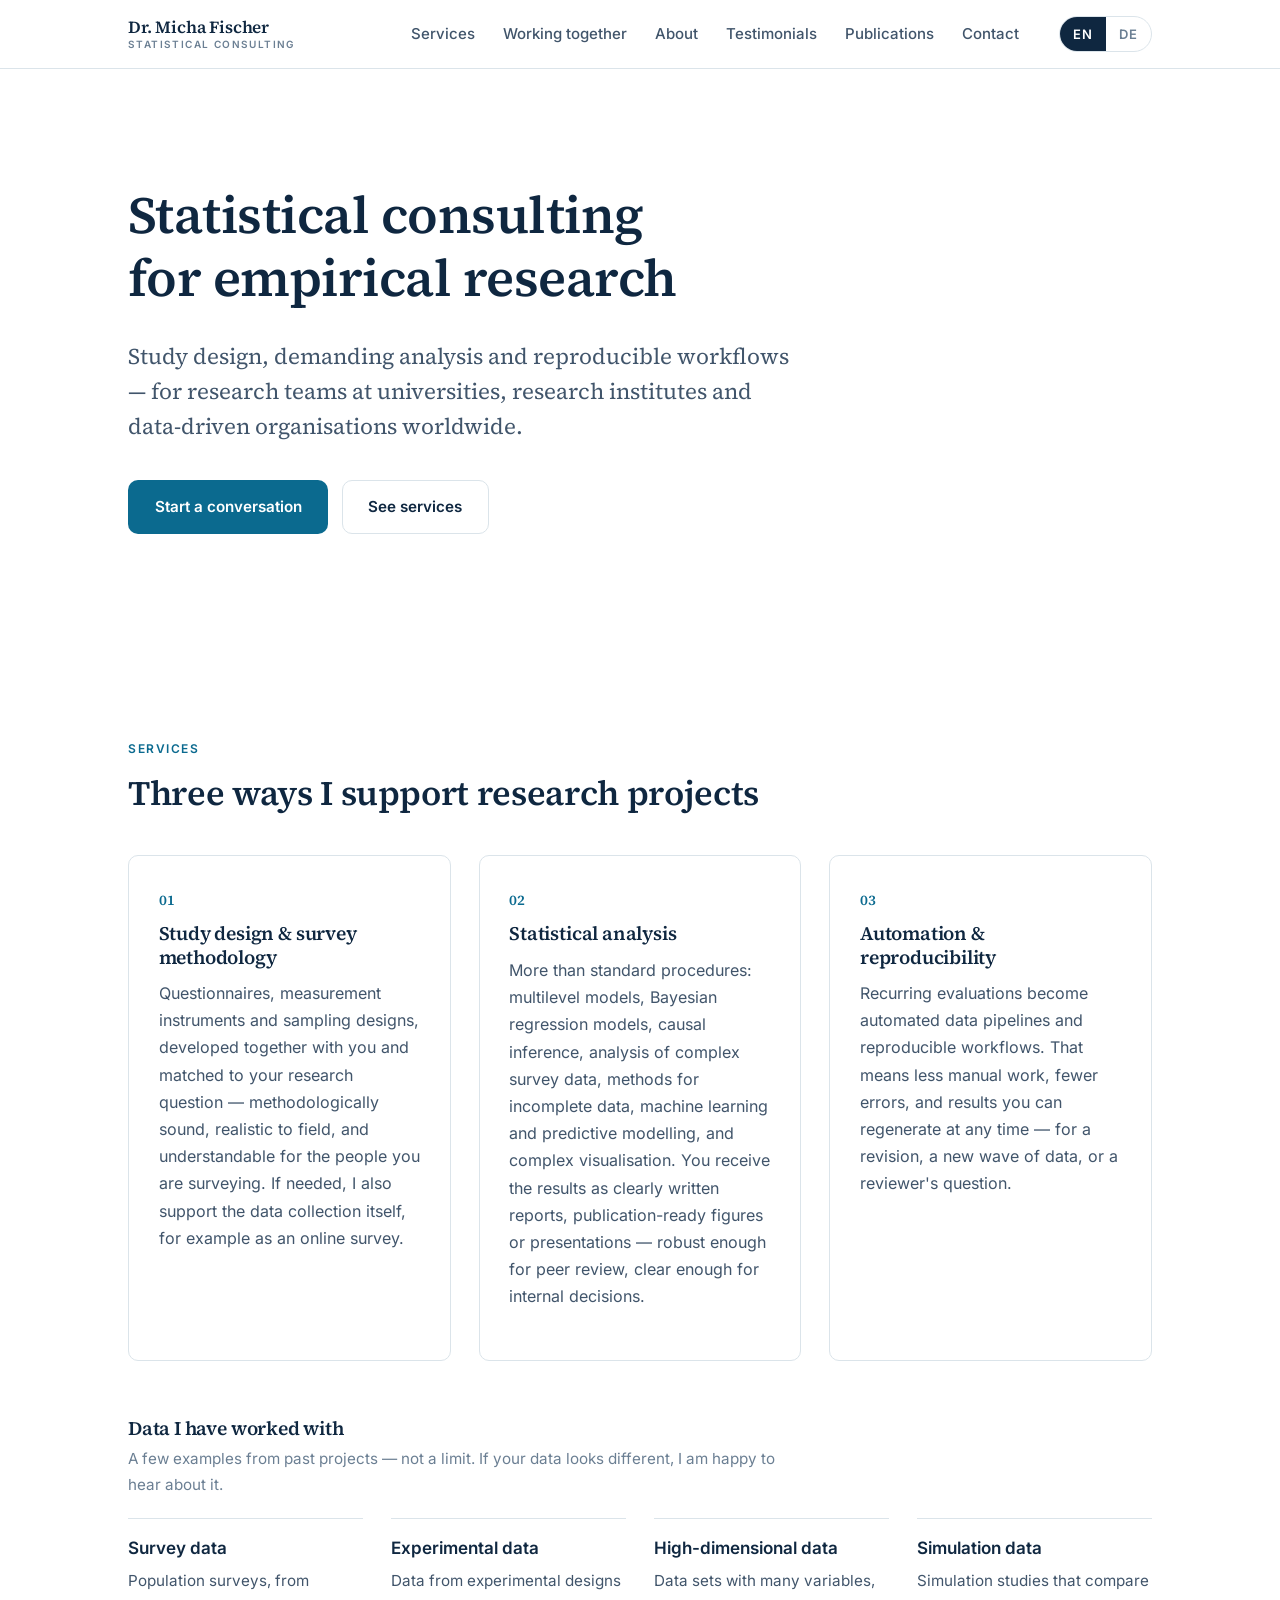
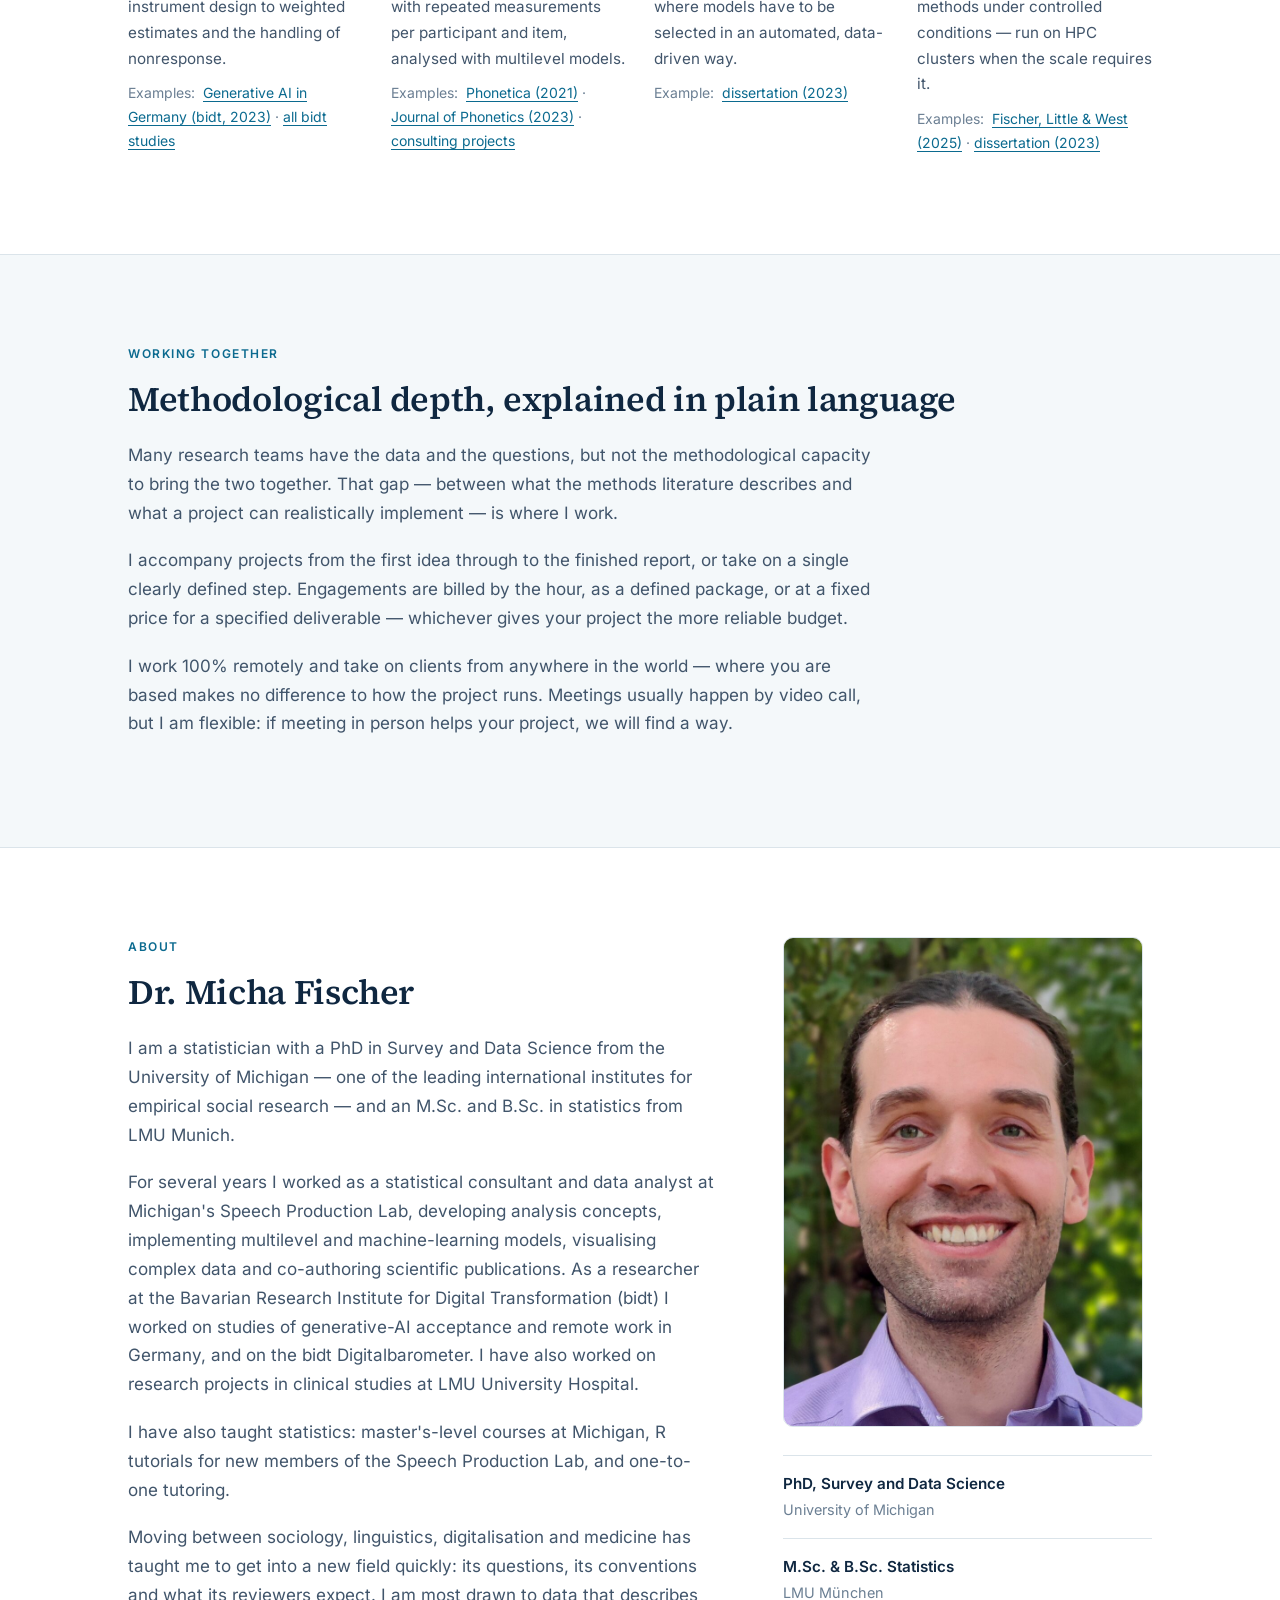
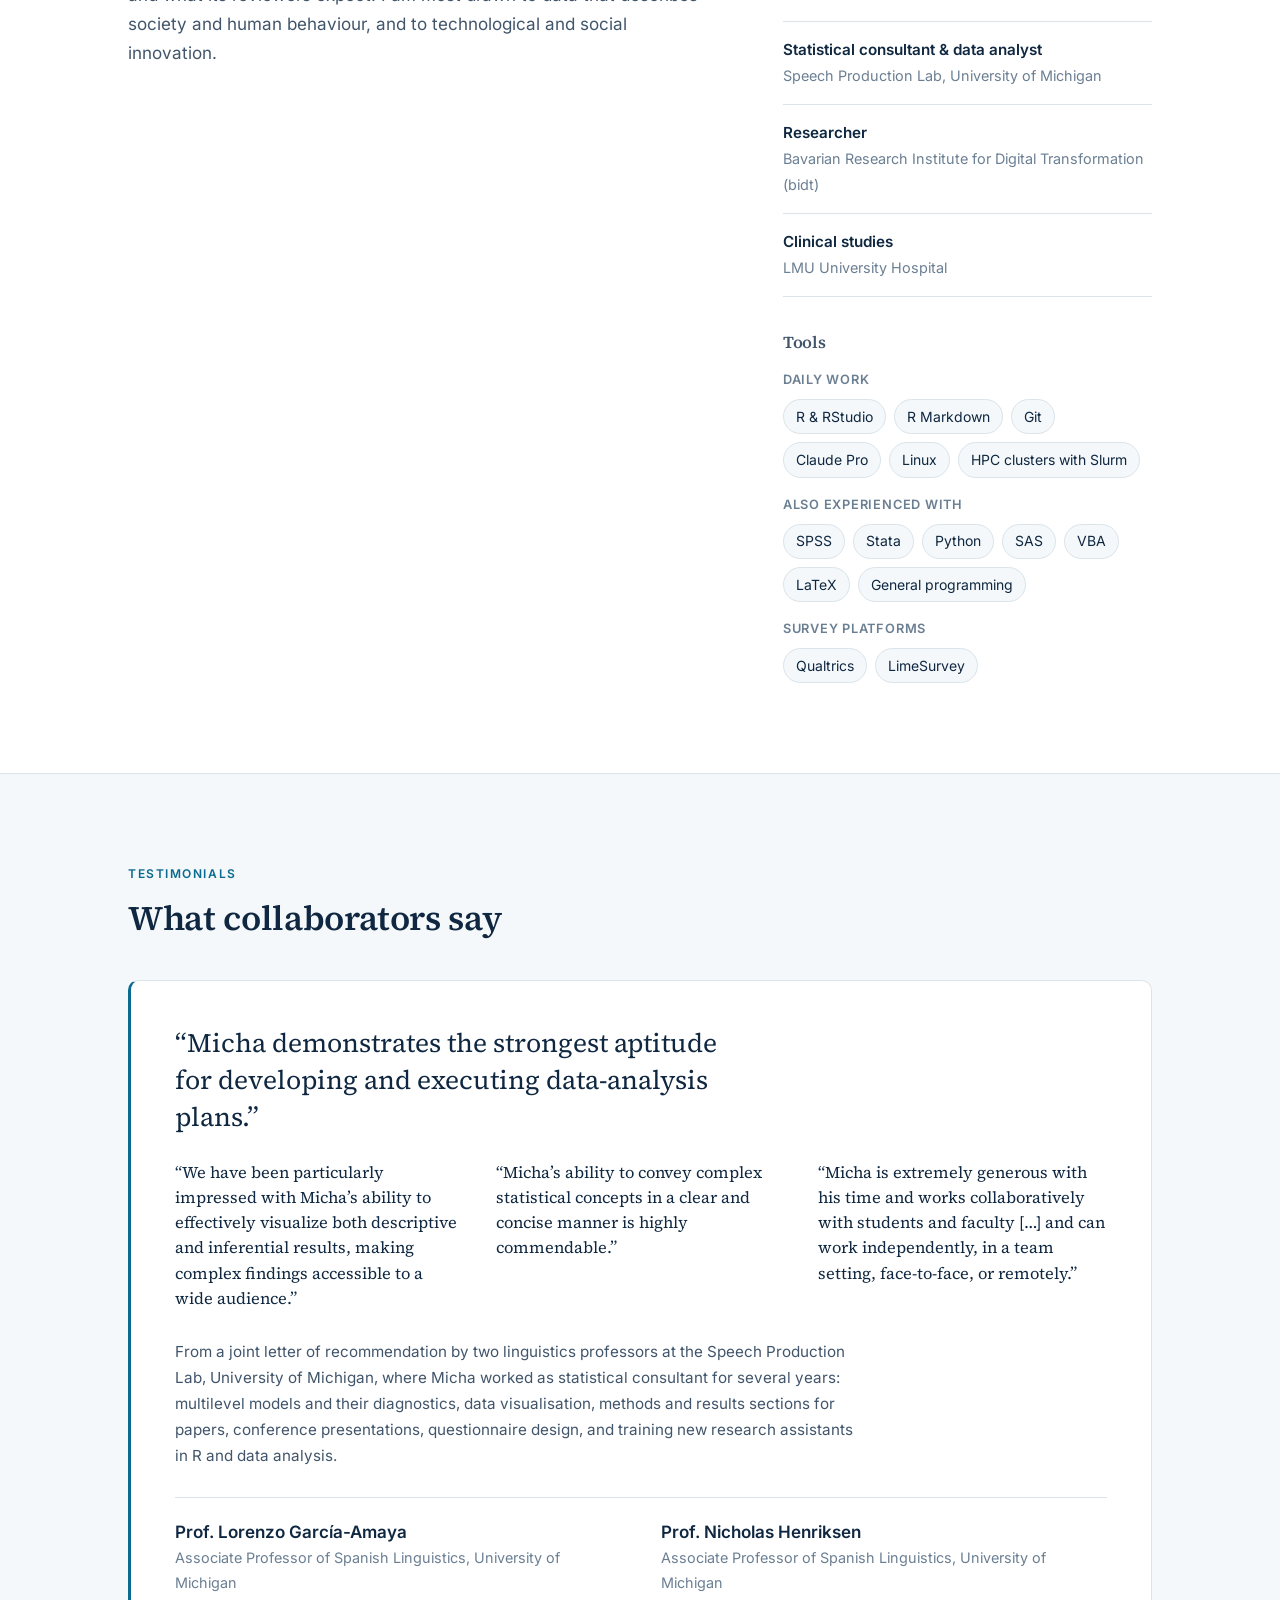
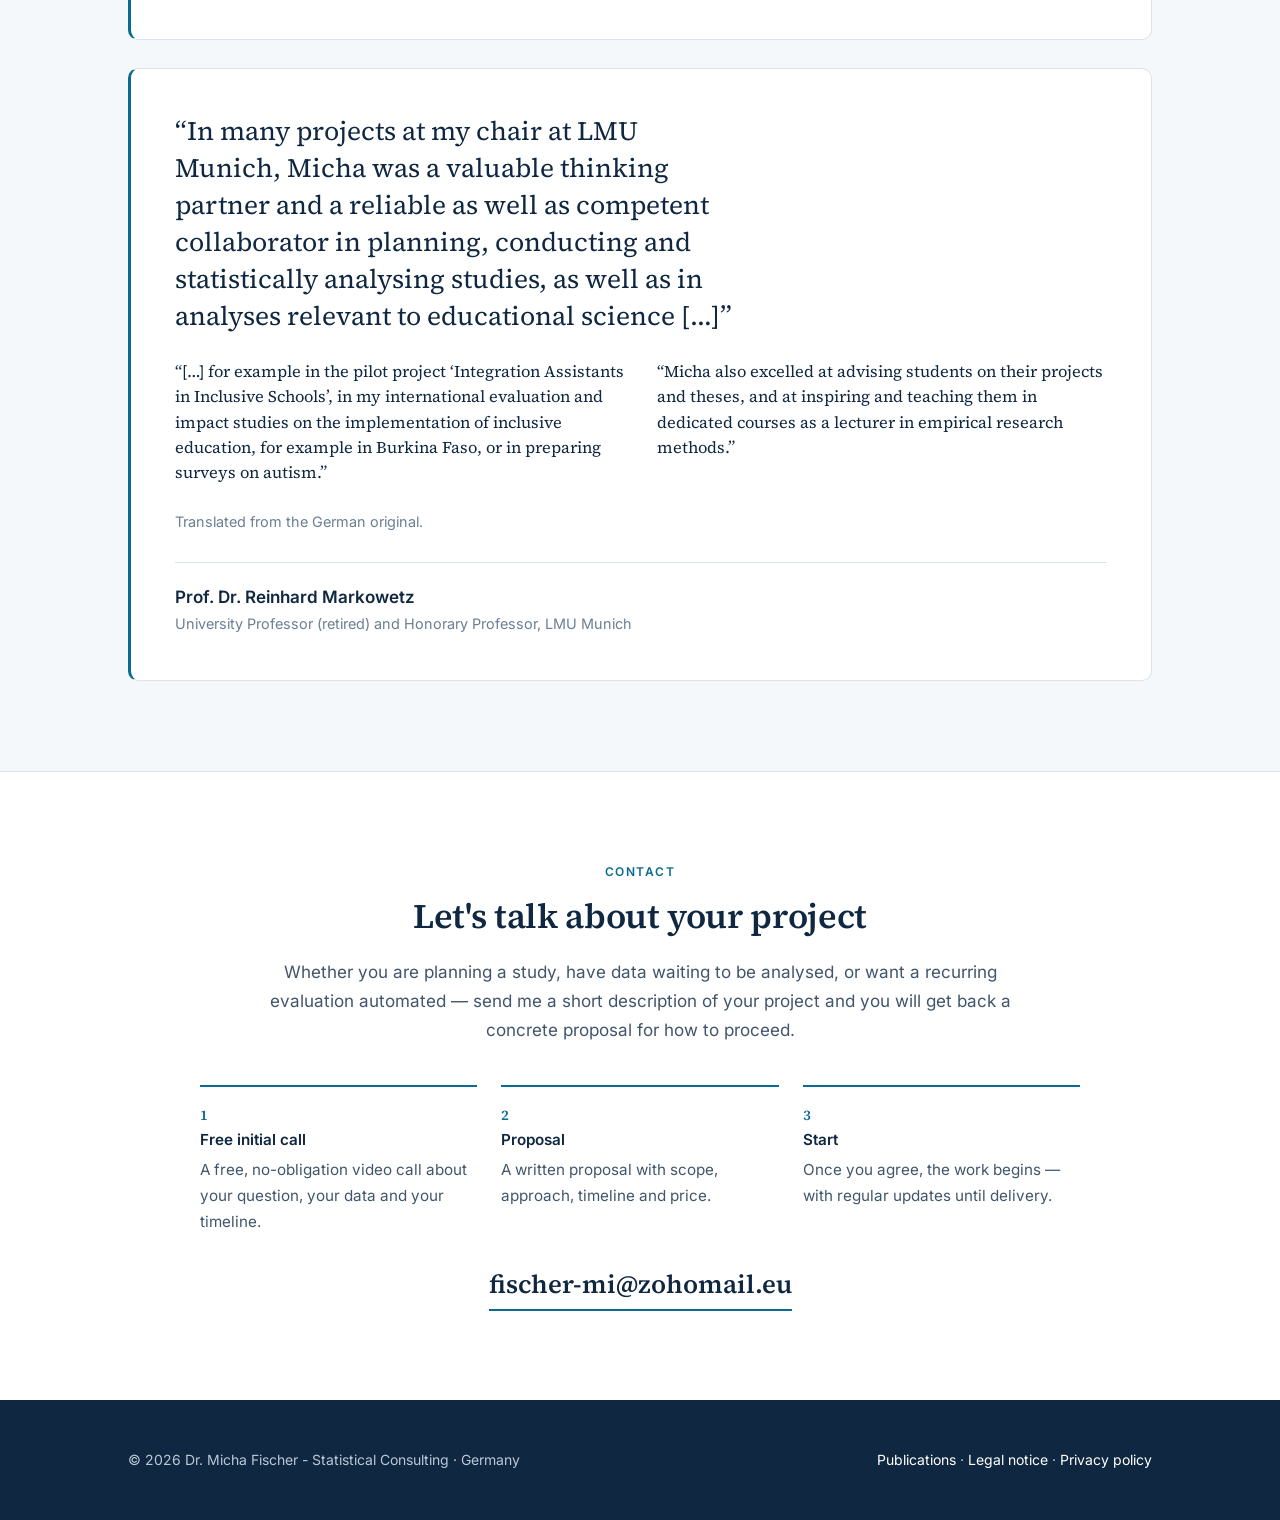
==== commit aa0711bc: "Add testimonial from Prof. Reinhard Markowetz (LMU Munich) German original on the German page, Engli" ====
--- a/index.html
+++ b/index.html
@@ -284,13 +284,15 @@
                 </p>
                 <h2 lang="en">What collaborators say</h2>
                 <h2 lang="de">Was Projektpartner sagen</h2>
-                <p class="quote-note" lang="de">Zitate im englischen Original.</p>
 
                 <!-- One <figure class="testimonial"> per reference; add new ones
                      inside .testimonials. Quotes are verbatim from the letter;
-                     only the context line is paraphrased and translated.
-                     Source: joint letter of recommendation from L. García-Amaya
-                     and N. Henriksen (Henriksen_GarciaAmaya_to_Fischer_EMPLOYMENT_2023.pdf). -->
+                     only the context line is paraphrased and translated. Quotes
+                     stay in their original language on the matching locale; the
+                     other locale gets a translation flagged by .quote-note.
+                     Sources: joint letter of recommendation from L. García-Amaya
+                     and N. Henriksen (Henriksen_GarciaAmaya_to_Fischer_EMPLOYMENT_2023.pdf);
+                     written statement from R. Markowetz (German original). -->
                 <div class="testimonials">
                     <figure class="testimonial">
                         <blockquote>
@@ -301,6 +303,7 @@
                                 <li>“Micha is extremely generous with his time and works collaboratively with students and faculty […] and can work independently, in a team setting, face-to-face, or remotely.”</li>
                             </ul>
                         </blockquote>
+                        <p class="quote-note" lang="de">Zitate im englischen Original.</p>
                         <p class="context" lang="en">From a joint letter of recommendation by two linguistics professors at the Speech Production Lab, University of Michigan, where Micha worked as statistical consultant for several years: multilevel models and their diagnostics, data visualisation, methods and results sections for papers, conference presentations, questionnaire design, and training new research assistants in R and data analysis.</p>
                         <p class="context" lang="de">Aus einem gemeinsamen Empfehlungsschreiben zweier Linguistik-Professoren am Speech Production Lab der University of Michigan, für das Micha mehrere Jahre als statistischer Berater tätig war: Mehrebenenmodelle und deren Diagnostik, Datenvisualisierung, Methoden- und Ergebnisteile von Publikationen, Konferenzvorträge, Fragebogenentwicklung sowie die Einarbeitung neuer wissenschaftlicher Hilfskräfte in R und Datenanalyse.</p>
                         <figcaption>
@@ -313,6 +316,31 @@
                                 <span class="who">Prof. Nicholas Henriksen</span>
                                 <span class="role" lang="en">Associate Professor of Spanish Linguistics, University of Michigan</span>
                                 <span class="role" lang="de">Associate Professor für hispanistische Linguistik, University of Michigan</span>
+                            </span>
+                        </figcaption>
+                    </figure>
+
+                    <figure class="testimonial">
+                        <blockquote lang="de">
+                            <p class="pull">„Micha war in vielen Projekten an meinem Lehrstuhl an der LMU München ein wertvoller Mitdenker und verlässlicher wie kompetenter Partner bei der Planung, Durchführung und statistischen Auswertung sowie von erziehungswissenschaftlich relevanten Analysen […]“</p>
+                            <ul class="quotes">
+                                <li>„[…] z. B. im Modellprojekt ‚Integrationshelfer in der inklusiven Schule‘, bei meinen internationalen Evaluations- und Wirksamkeitsstudien zur Umsetzung inklusiver Bildung, z. B. in Burkina Faso oder der Vorbereitung von Umfragen zum Thema Autismus.“</li>
+                                <li>„Zudem verstand es Micha hervorragend Studierende bei ihren Projekten und Abschlussarbeiten zu beraten und in eigens dafür angebotenen Kursen als Lehrbeauftragter für empirische Forschungsmethoden zu begeistern und zu unterrichten.“</li>
+                            </ul>
+                        </blockquote>
+                        <blockquote lang="en">
+                            <p class="pull">“In many projects at my chair at LMU Munich, Micha was a valuable thinking partner and a reliable as well as competent collaborator in planning, conducting and statistically analysing studies, as well as in analyses relevant to educational science […]”</p>
+                            <ul class="quotes">
+                                <li>“[…] for example in the pilot project ‘Integration Assistants in Inclusive Schools’, in my international evaluation and impact studies on the implementation of inclusive education, for example in Burkina Faso, or in preparing surveys on autism.”</li>
+                                <li>“Micha also excelled at advising students on their projects and theses, and at inspiring and teaching them in dedicated courses as a lecturer in empirical research methods.”</li>
+                            </ul>
+                        </blockquote>
+                        <p class="quote-note" lang="en">Translated from the German original.</p>
+                        <figcaption>
+                            <span class="person">
+                                <span class="who">Prof. Dr. Reinhard Markowetz</span>
+                                <span class="role" lang="en">University Professor (retired) and Honorary Professor, LMU Munich</span>
+                                <span class="role" lang="de">Univ.-Prof. (i. R.) und Hon.-Prof., LMU München</span>
                             </span>
                         </figcaption>
                     </figure>
--- a/assets/css/site.css
+++ b/assets/css/site.css
@@ -484,6 +484,8 @@
   line-height: 1.55;
   color: var(--ink);
 }
+
+.testimonial .quote-note { margin-top: 1.5rem; margin-bottom: 0; }
 
 .testimonial .context {
   margin-top: 1.75rem;
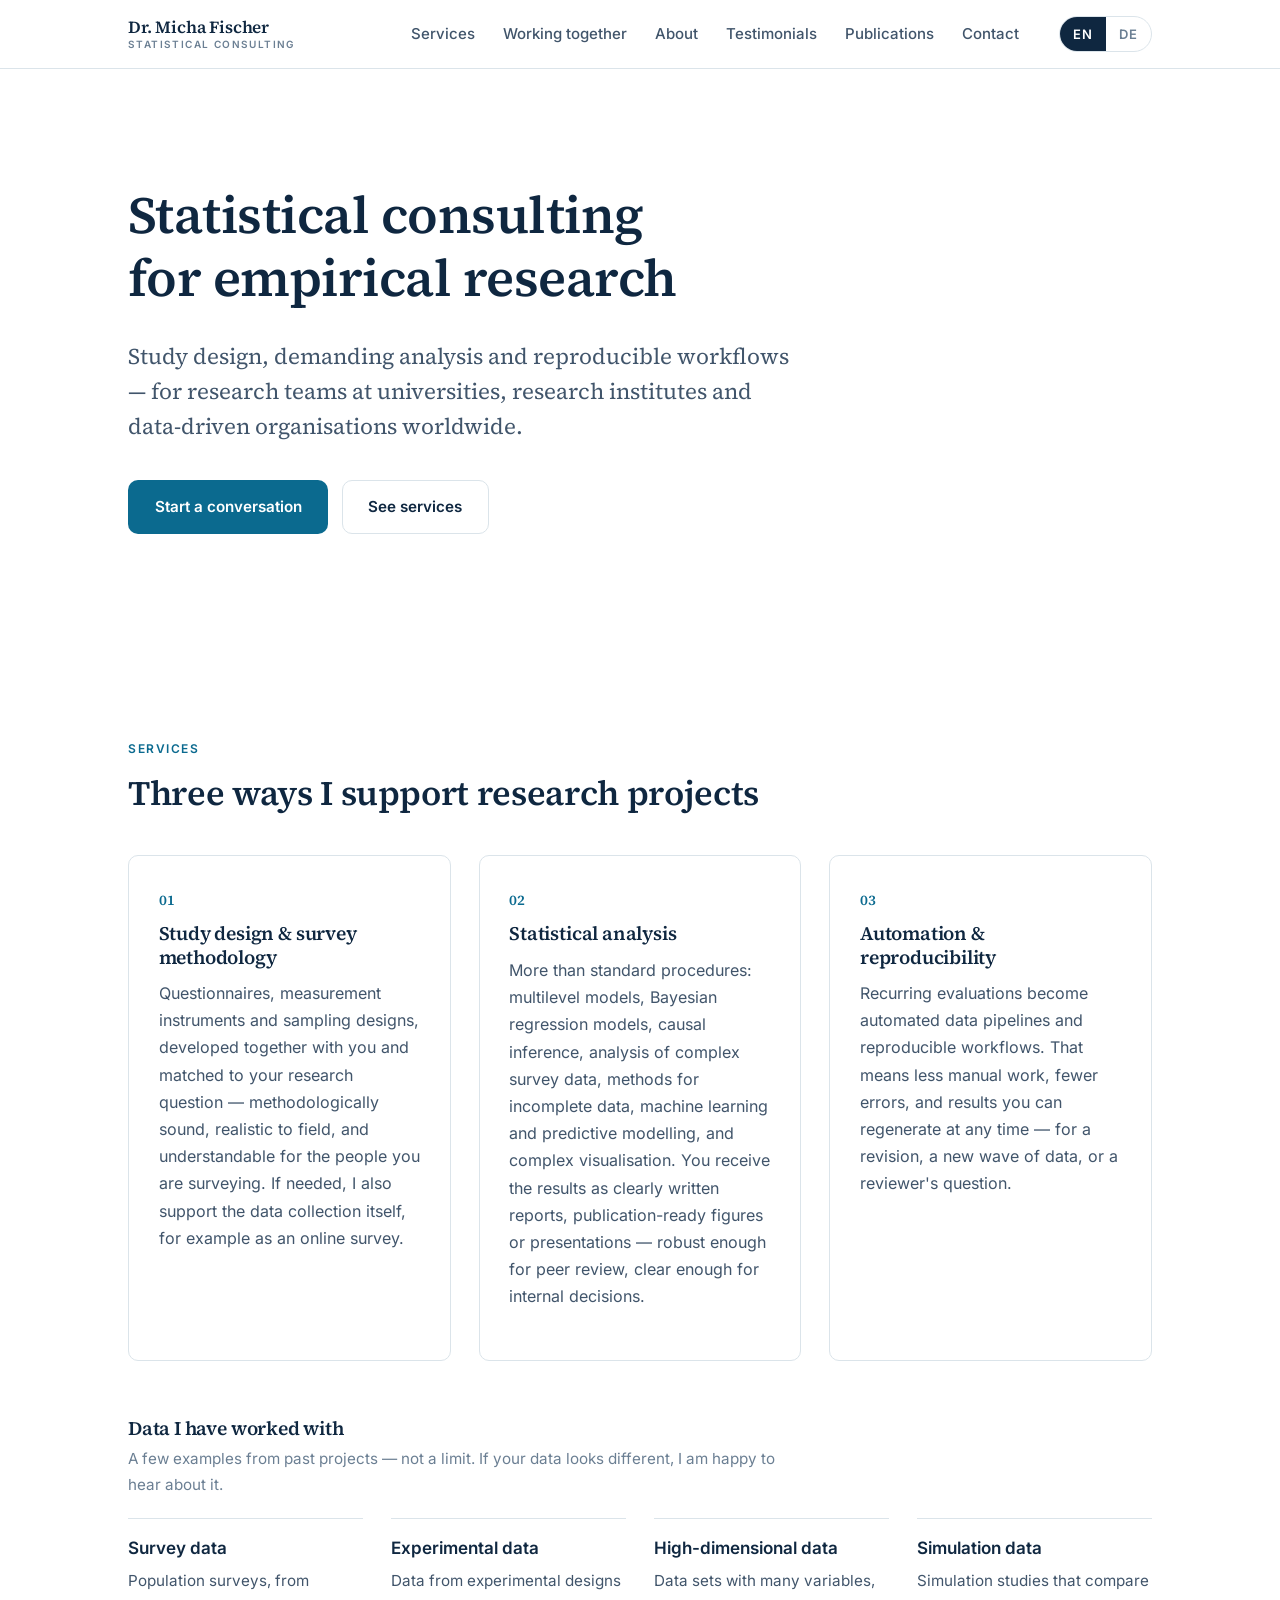
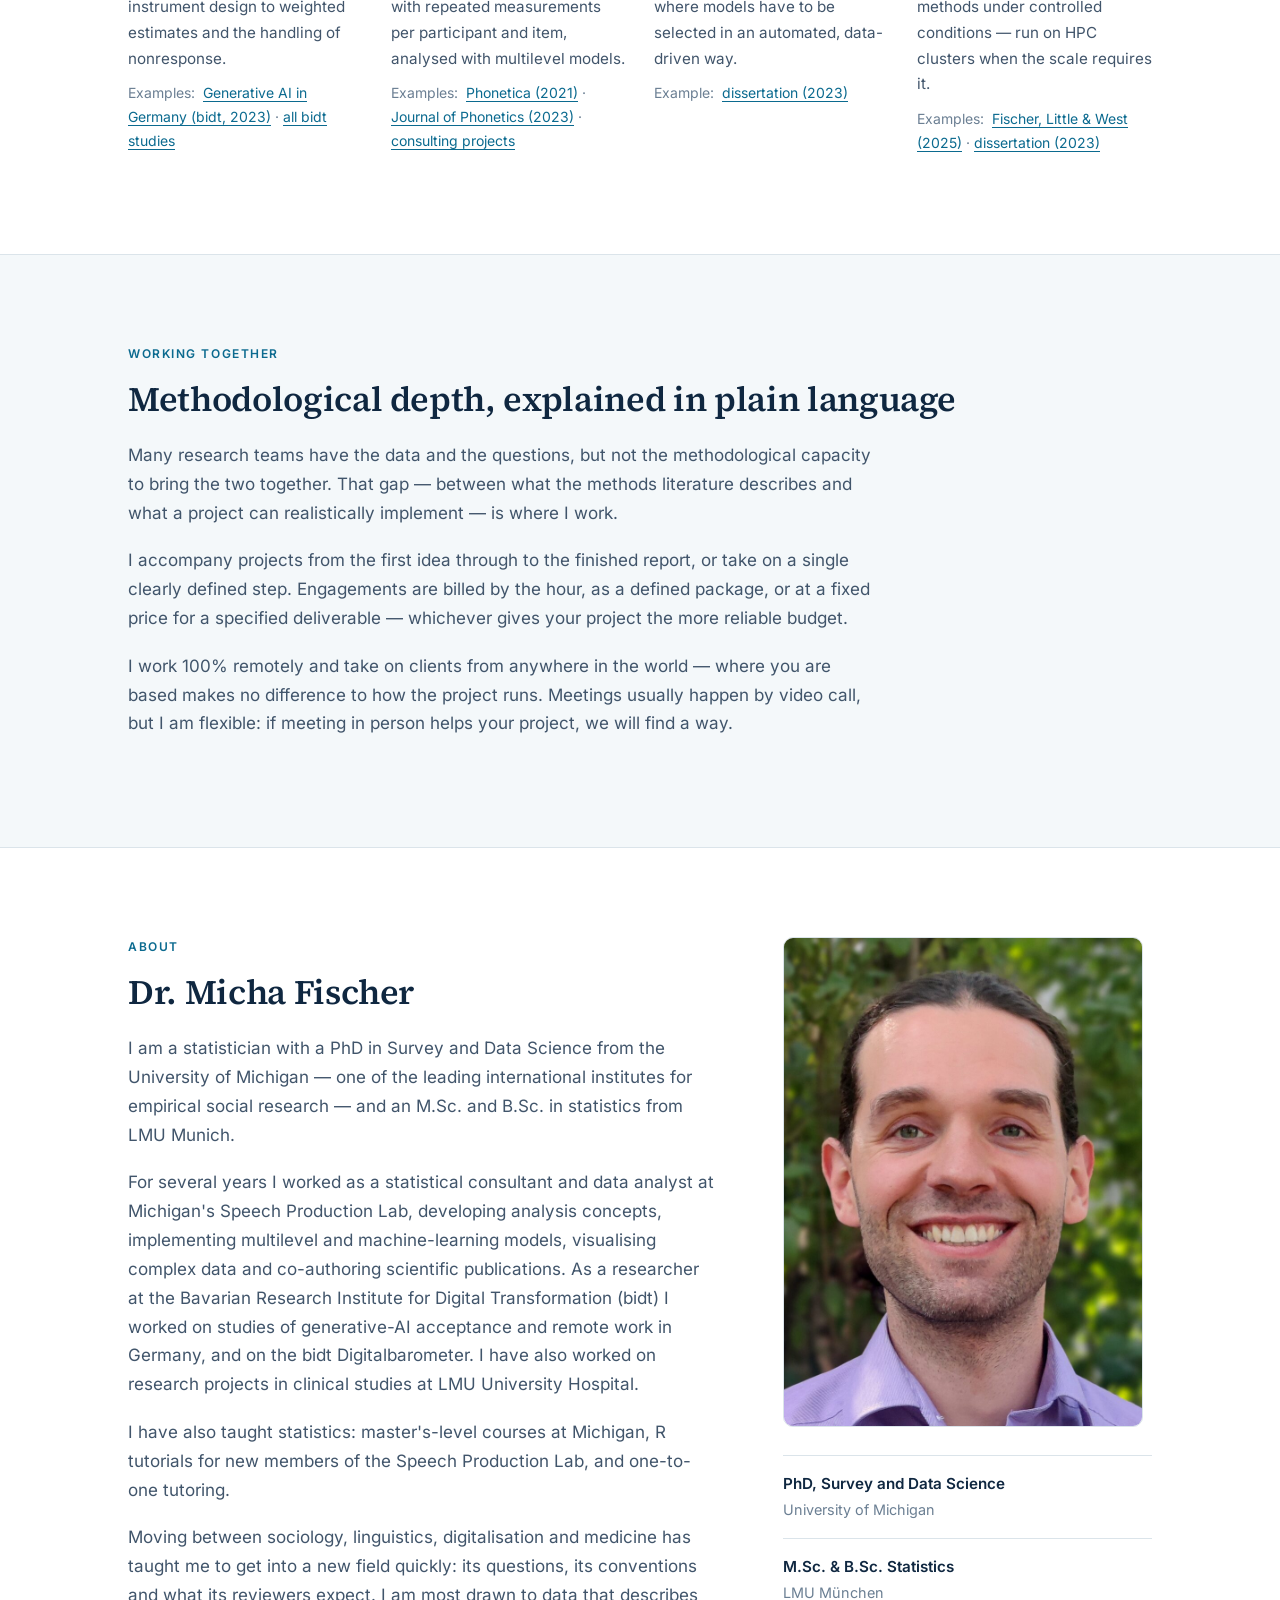
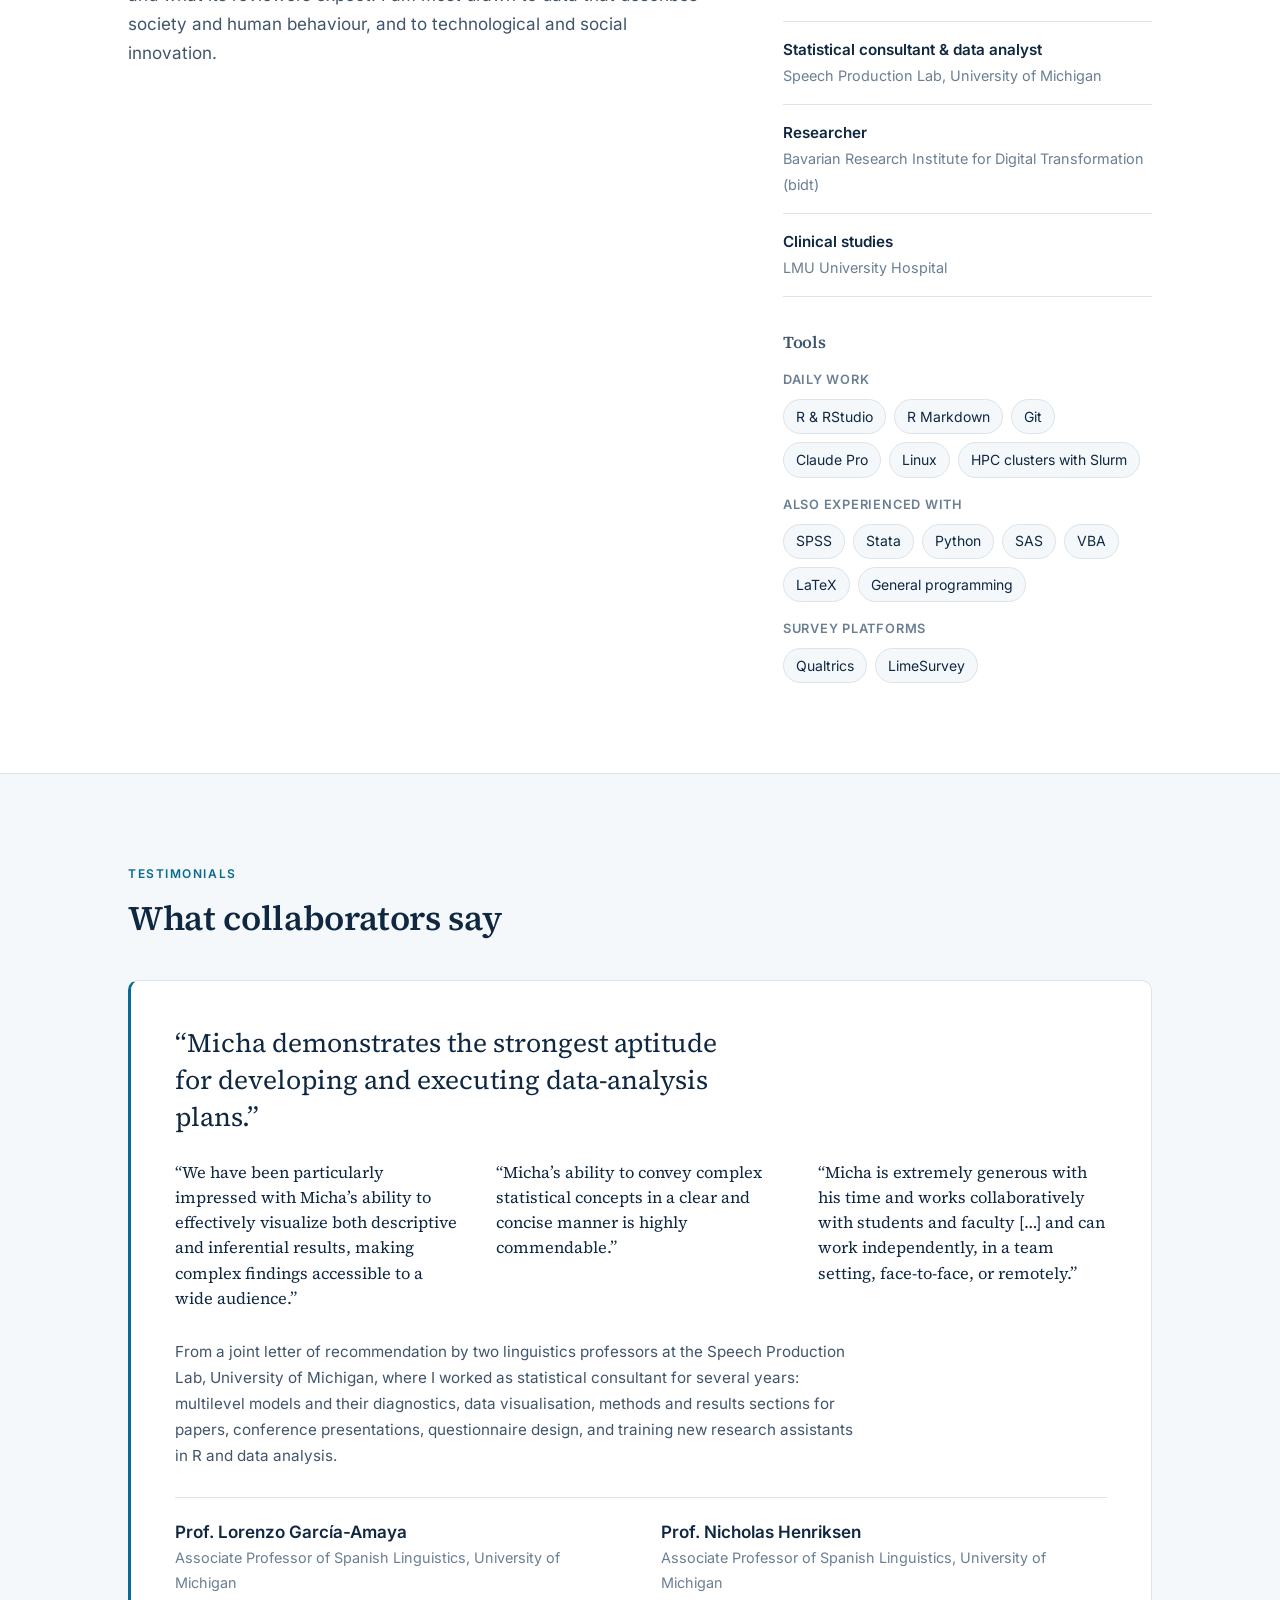
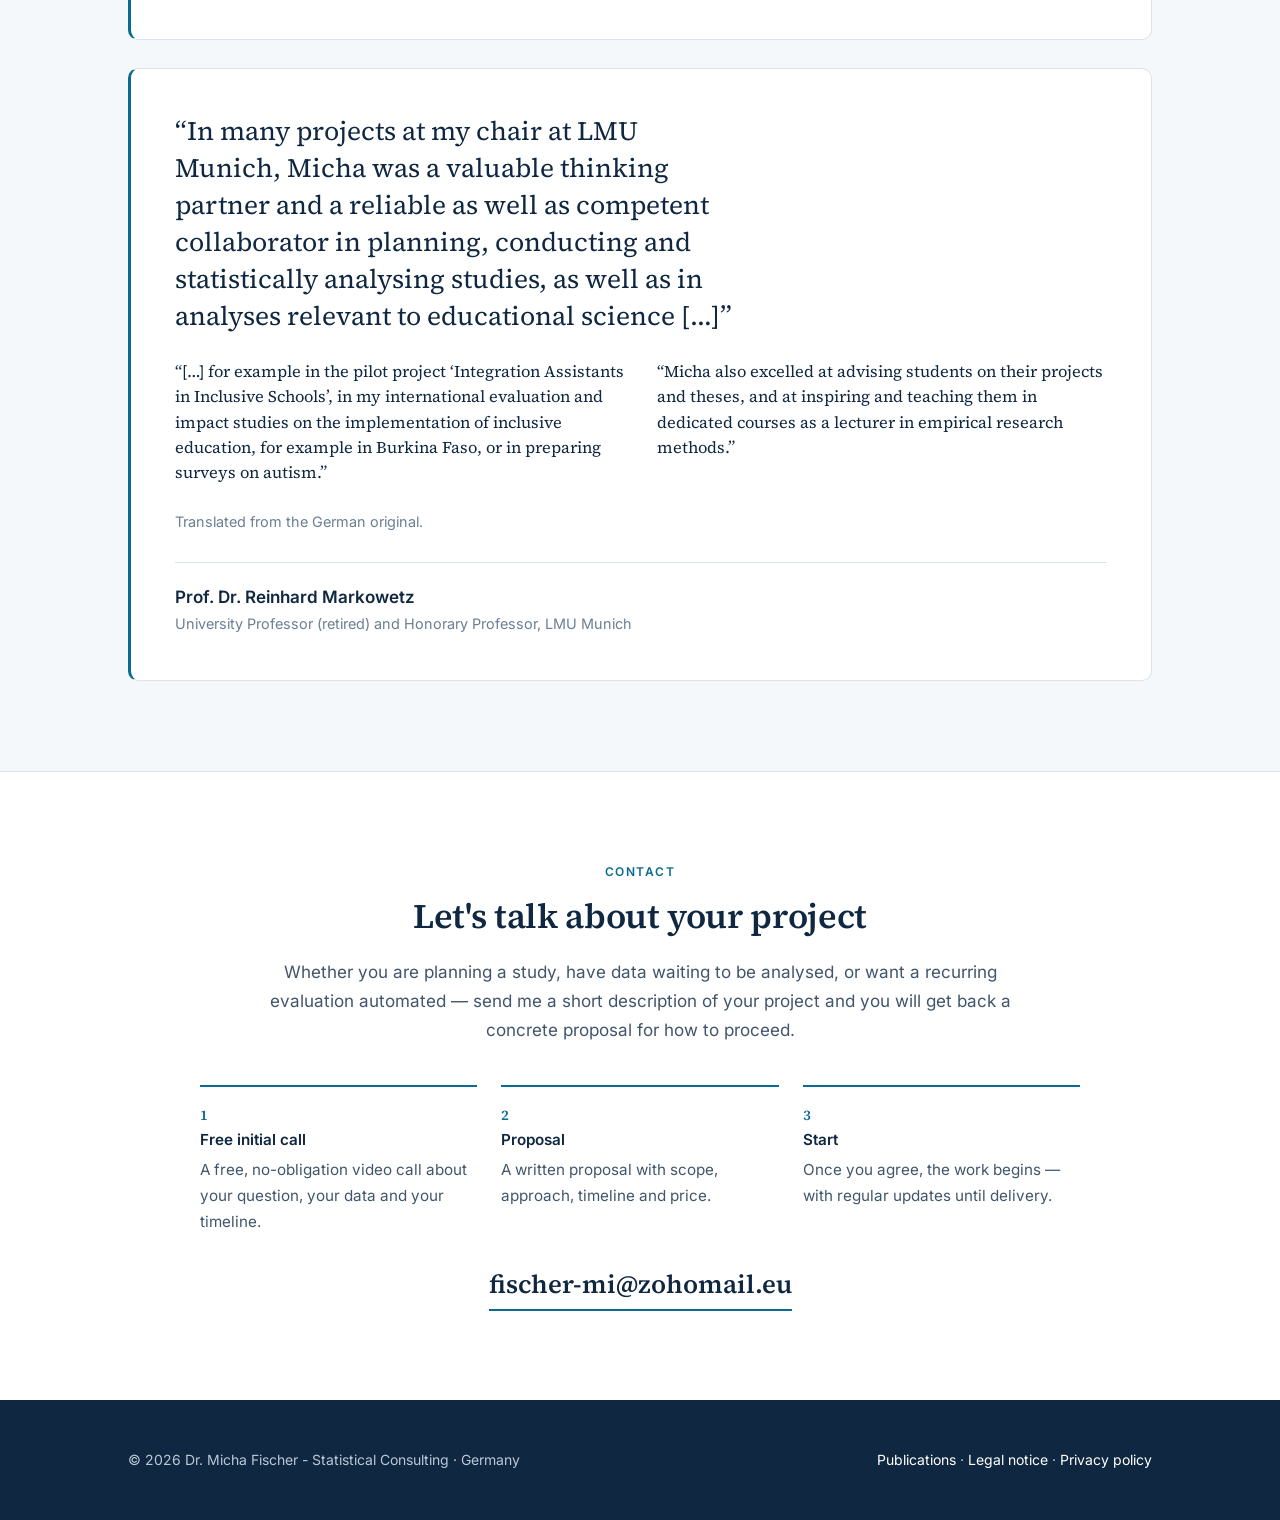
==== commit 9091ea1d: "Use first person in the Michigan testimonial context line Co-Authored-By: Claude Opus 5.5 <noreply@a" ====
--- a/index.html
+++ b/index.html
@@ -304,8 +304,8 @@
                             </ul>
                         </blockquote>
                         <p class="quote-note" lang="de">Zitate im englischen Original.</p>
-                        <p class="context" lang="en">From a joint letter of recommendation by two linguistics professors at the Speech Production Lab, University of Michigan, where Micha worked as statistical consultant for several years: multilevel models and their diagnostics, data visualisation, methods and results sections for papers, conference presentations, questionnaire design, and training new research assistants in R and data analysis.</p>
-                        <p class="context" lang="de">Aus einem gemeinsamen Empfehlungsschreiben zweier Linguistik-Professoren am Speech Production Lab der University of Michigan, für das Micha mehrere Jahre als statistischer Berater tätig war: Mehrebenenmodelle und deren Diagnostik, Datenvisualisierung, Methoden- und Ergebnisteile von Publikationen, Konferenzvorträge, Fragebogenentwicklung sowie die Einarbeitung neuer wissenschaftlicher Hilfskräfte in R und Datenanalyse.</p>
+                        <p class="context" lang="en">From a joint letter of recommendation by two linguistics professors at the Speech Production Lab, University of Michigan, where I worked as statistical consultant for several years: multilevel models and their diagnostics, data visualisation, methods and results sections for papers, conference presentations, questionnaire design, and training new research assistants in R and data analysis.</p>
+                        <p class="context" lang="de">Aus einem gemeinsamen Empfehlungsschreiben zweier Linguistik-Professoren am Speech Production Lab der University of Michigan, für das ich mehrere Jahre als statistischer Berater tätig war: Mehrebenenmodelle und deren Diagnostik, Datenvisualisierung, Methoden- und Ergebnisteile von Publikationen, Konferenzvorträge, Fragebogenentwicklung sowie die Einarbeitung neuer wissenschaftlicher Hilfskräfte in R und Datenanalyse.</p>
                         <figcaption>
                             <span class="person">
                                 <span class="who">Prof. Lorenzo García-Amaya</span>
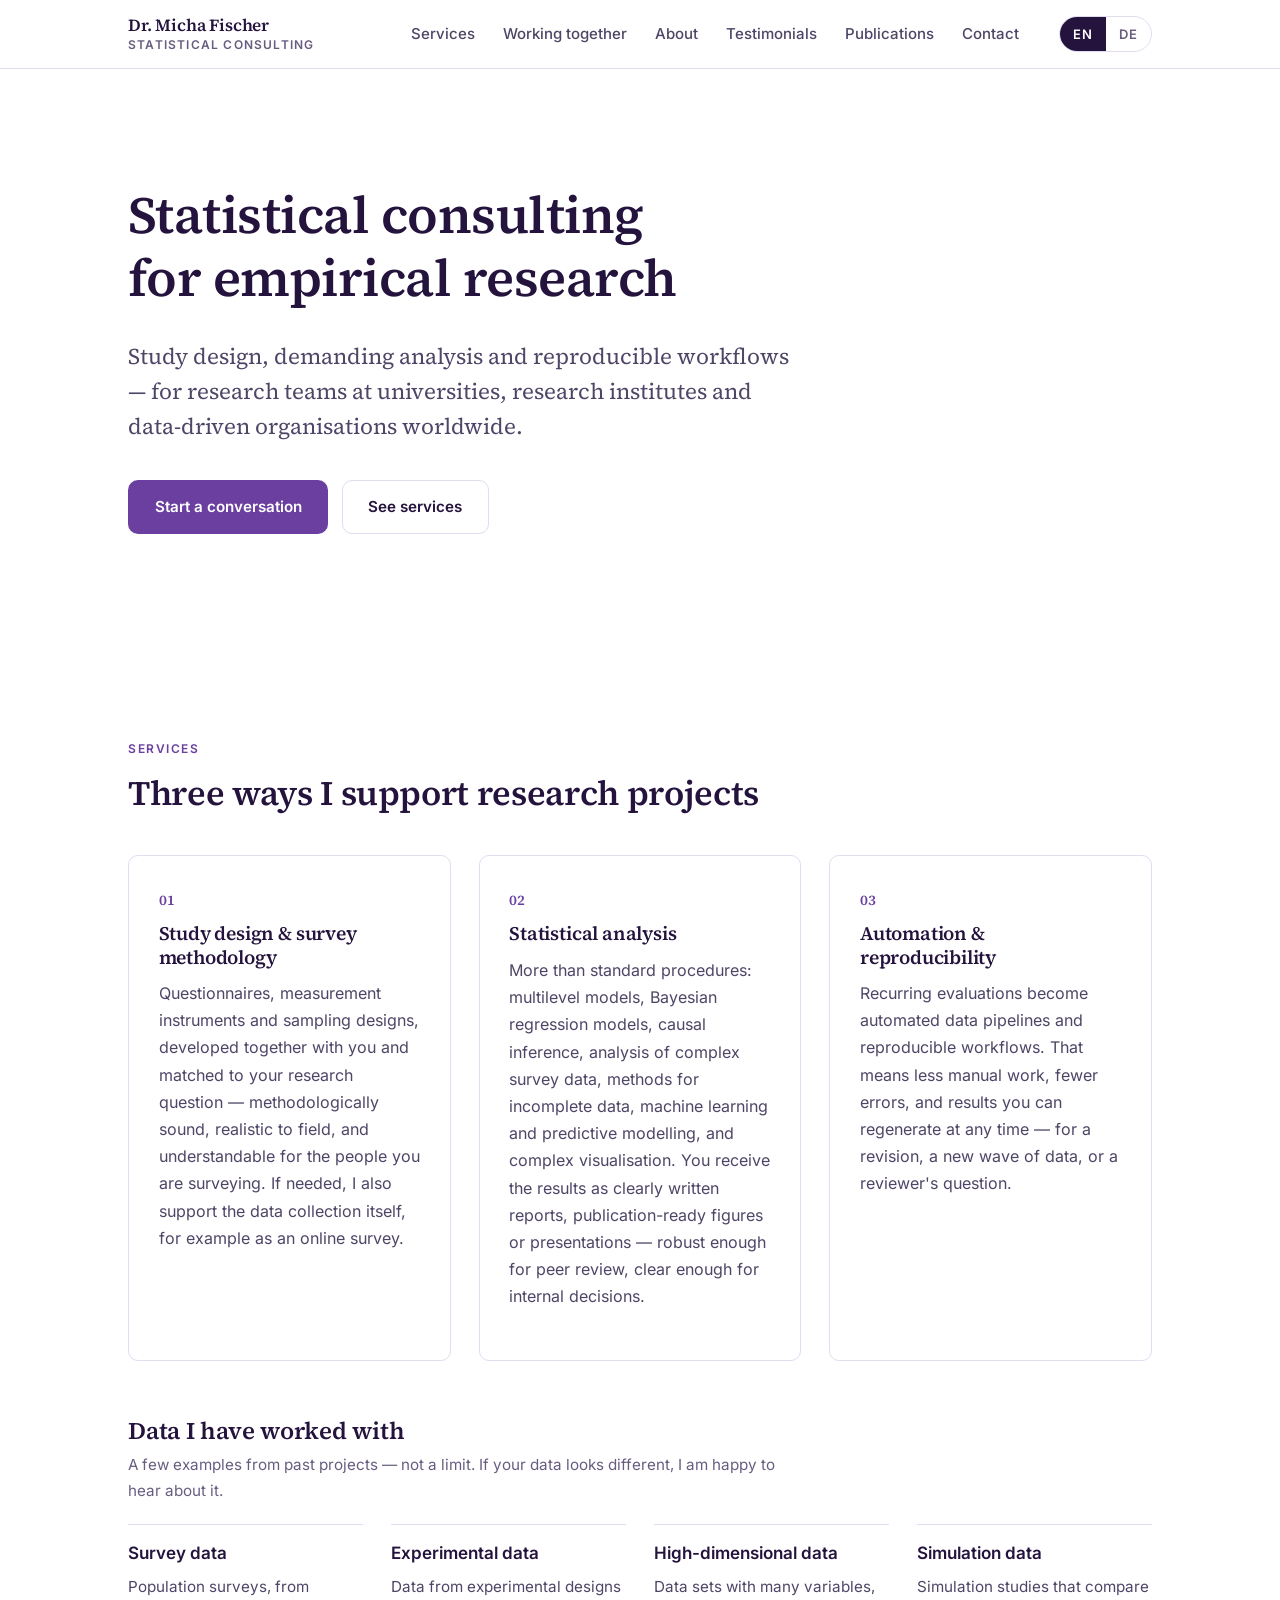
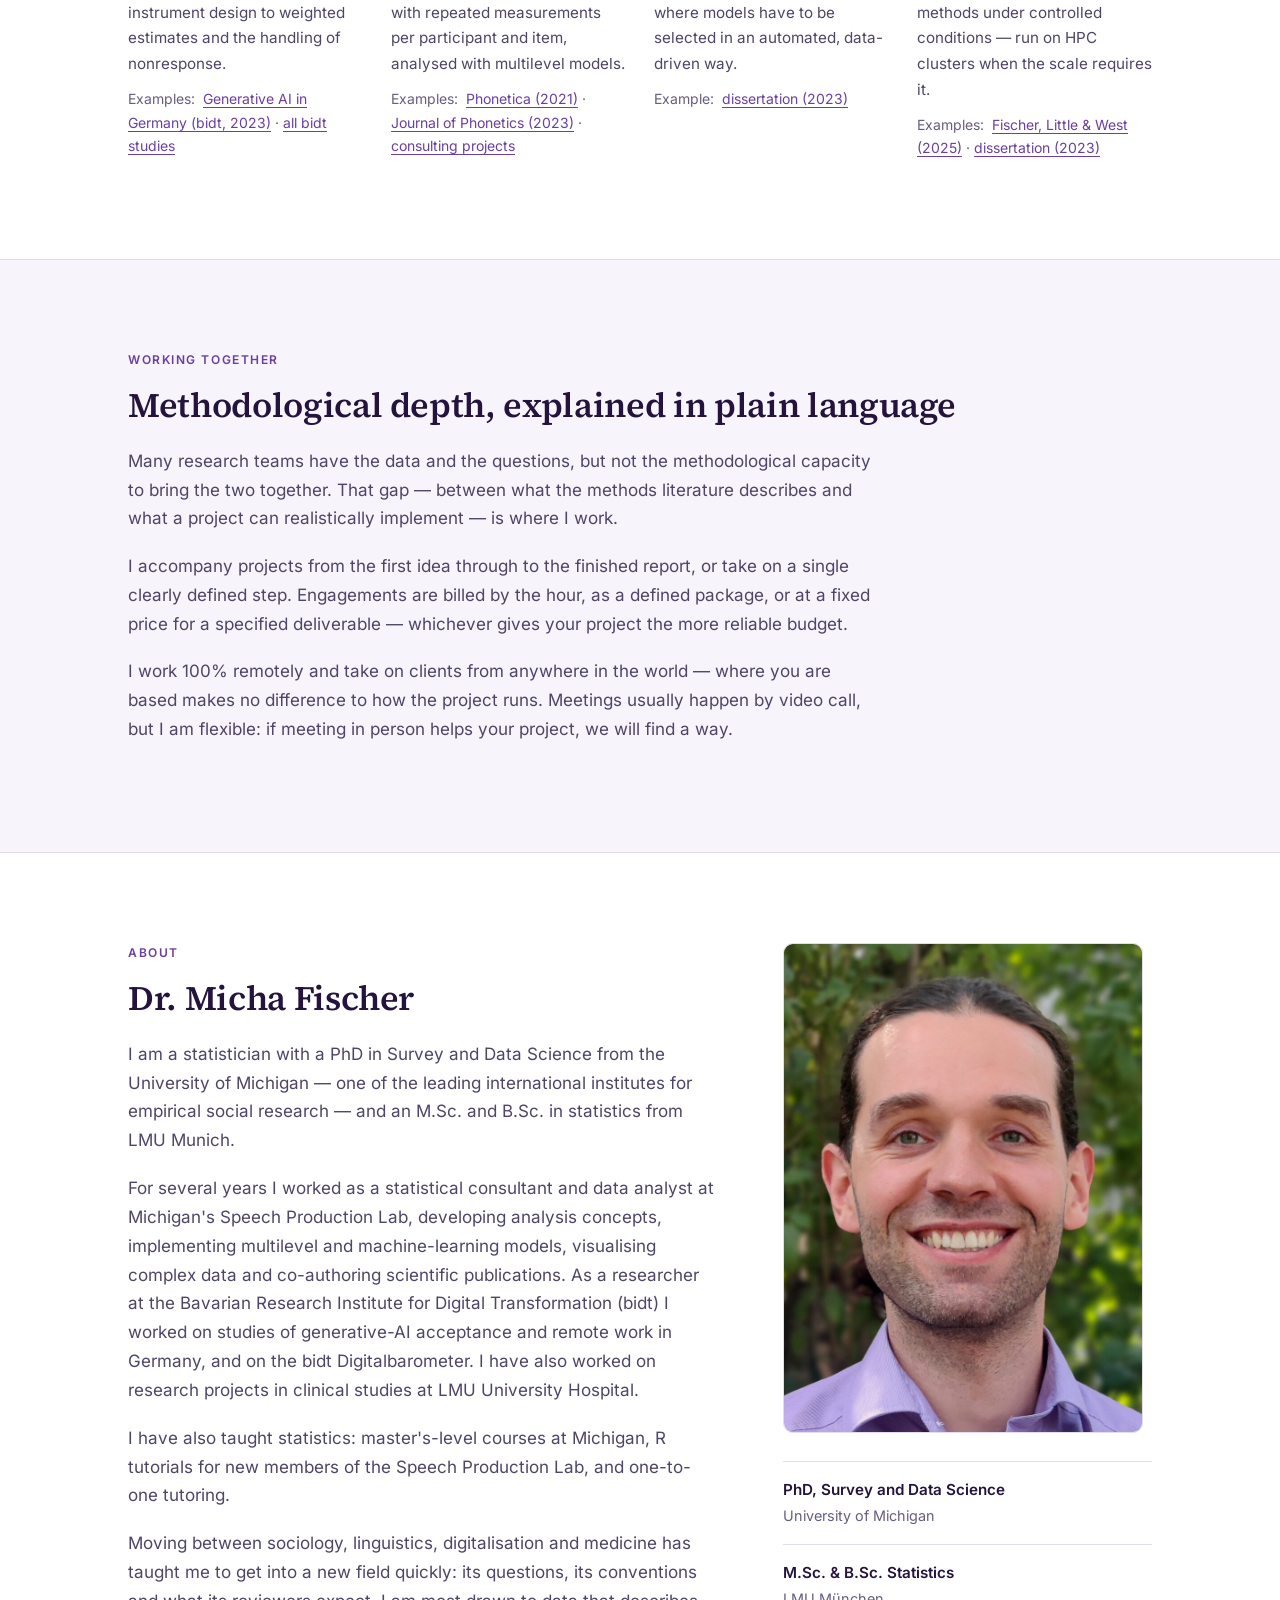
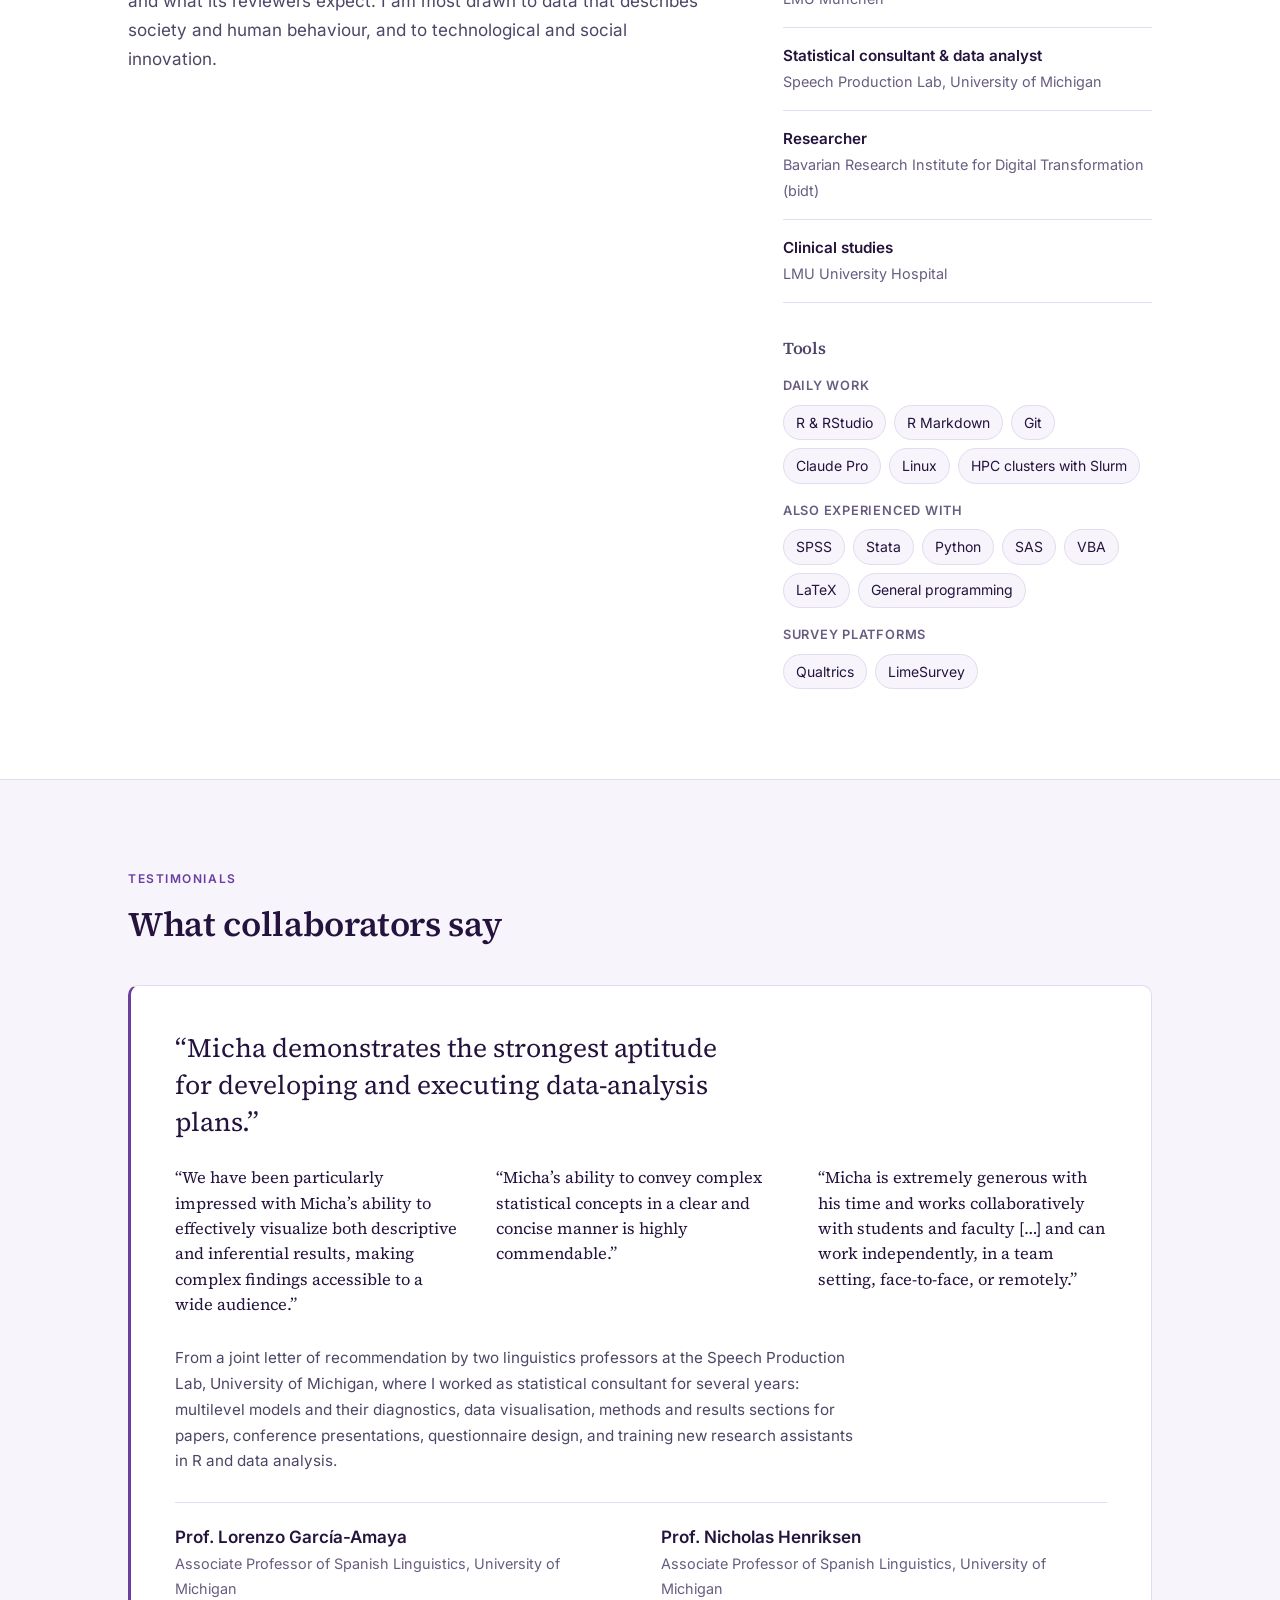
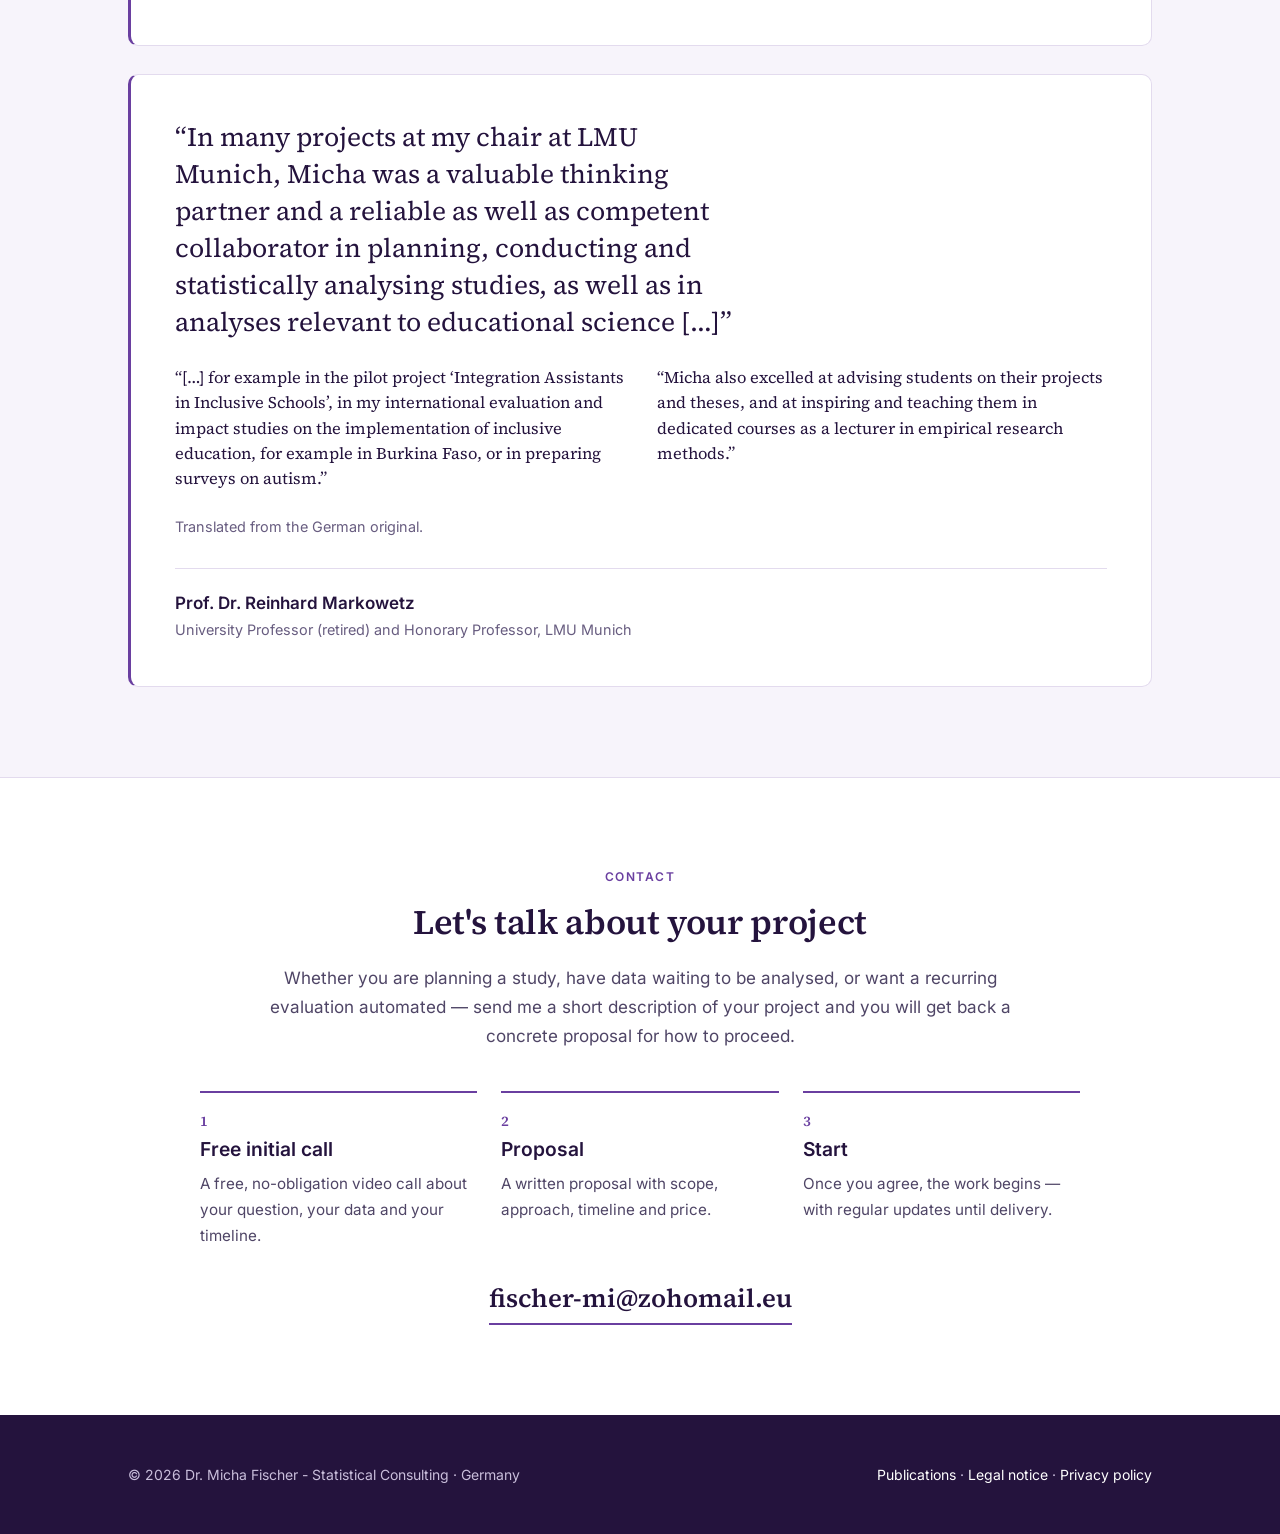
==== commit 4a2a89ce: "Improve header readability and mobile navigation - Enlarge the 'Statistical Consulting' wordmark lin" ====
--- a/index.html
+++ b/index.html
@@ -27,7 +27,7 @@
                 <span class="practice">Statistical Consulting</span>
             </a>
 
-            <nav class="site-nav">
+            <nav class="site-nav" aria-label="Main navigation / Hauptnavigation">
                 <a href="#services"><span lang="en">Services</span><span lang="de">Leistungen</span></a>
                 <a href="#approach"><span lang="en">Working together</span><span lang="de">Zusammenarbeit</span></a>
                 <a href="#about"><span lang="en">About</span><span lang="de">Zur Person</span></a>
@@ -39,9 +39,16 @@
             <div class="lang-switch" role="group" aria-label="Language / Sprache">
                 <!-- No lang attribute here: the stylesheet hides the inactive
                      locale, which would hide the button needed to switch back. -->
-                <button type="button" data-set-locale="en" aria-pressed="true" title="English">EN</button>
-                <button type="button" data-set-locale="de" aria-pressed="false" title="Deutsch">DE</button>
-            </div>
+                <button type="button" data-set-locale="en" aria-label="English" aria-pressed="true" title="English">EN</button>
+                <button type="button" data-set-locale="de" aria-label="Deutsch" aria-pressed="false" title="Deutsch">DE</button>
+            </div>
+            <!-- Mobile only: the full nav is hidden below 720px, so these
+                 key links stand in for it on a second header row. -->
+            <nav class="mobile-nav" aria-label="Main navigation / Hauptnavigation">
+                <a href="#services"><span lang="en">Services</span><span lang="de">Leistungen</span></a>
+                <a href="#contact"><span lang="en">Contact</span><span lang="de">Kontakt</span></a>
+                <a href="publications.html"><span lang="en">Publications</span><span lang="de">Publikationen</span> →</a>
+            </nav>
         </div>
     </header>
 
@@ -303,7 +310,6 @@
                                 <li>“Micha is extremely generous with his time and works collaboratively with students and faculty […] and can work independently, in a team setting, face-to-face, or remotely.”</li>
                             </ul>
                         </blockquote>
-                        <p class="quote-note" lang="de">Zitate im englischen Original.</p>
                         <p class="context" lang="en">From a joint letter of recommendation by two linguistics professors at the Speech Production Lab, University of Michigan, where I worked as statistical consultant for several years: multilevel models and their diagnostics, data visualisation, methods and results sections for papers, conference presentations, questionnaire design, and training new research assistants in R and data analysis.</p>
                         <p class="context" lang="de">Aus einem gemeinsamen Empfehlungsschreiben zweier Linguistik-Professoren am Speech Production Lab der University of Michigan, für das ich mehrere Jahre als statistischer Berater tätig war: Mehrebenenmodelle und deren Diagnostik, Datenvisualisierung, Methoden- und Ergebnisteile von Publikationen, Konferenzvorträge, Fragebogenentwicklung sowie die Einarbeitung neuer wissenschaftlicher Hilfskräfte in R und Datenanalyse.</p>
                         <figcaption>
--- a/assets/css/site.css
+++ b/assets/css/site.css
@@ -27,14 +27,14 @@
 /* --- Design tokens ------------------------------------------------------- */
 
 :root {
-  --ink: #0f2740;
-  --ink-soft: #41556b;
-  --ink-faint: #6b7f93;
-  --accent: #0b6a8f;
-  --accent-dark: #084f6c;
+  --ink: #24133d;
+  --ink-soft: #4f4566;
+  --ink-faint: #685d80;
+  --accent: #6a3fa0;
+  --accent-dark: #502c7d;
   --bg: #ffffff;
-  --surface: #f4f8fa;
-  --border: #dbe4ea;
+  --surface: #f7f4fb;
+  --border: #e3dbee;
 
   --font-sans: 'Inter', system-ui, -apple-system, 'Segoe UI', sans-serif;
   --font-serif: 'Source Serif 4', Georgia, 'Times New Roman', serif;
@@ -180,9 +180,9 @@
 }
 
 .wordmark .practice {
-  font-size: 0.625rem;
-  font-weight: 600;
-  letter-spacing: 0.14em;
+  font-size: 0.75rem;
+  font-weight: 600;
+  letter-spacing: 0.1em;
   text-transform: uppercase;
   color: var(--ink-faint);
 }
@@ -206,8 +206,38 @@
 
 .site-nav a:hover { color: var(--accent); }
 
+/* Below 720px the nav is hidden; a short row of the most important links
+   (Services, Contact and Publications/Home) takes its place on a second row
+   of the header, since a phone is too narrow to fit them beside the wordmark. */
+.mobile-nav { display: none; }
+
 @media (max-width: 720px) {
   .site-nav { display: none; }
+
+  .site-header .wrap {
+    flex-wrap: wrap;
+    row-gap: 0;
+    min-height: 0;
+    padding-top: 0.7rem;
+  }
+
+  .mobile-nav {
+    display: flex;
+    flex-wrap: wrap;
+    gap: 0 1.25rem;
+    order: 3;
+    flex-basis: 100%;
+    margin-top: 0.7rem;
+    padding: 0.55rem 0;
+    border-top: 1px solid var(--border);
+  }
+  .mobile-nav a {
+    color: var(--accent);
+    font-size: 0.875rem;
+    font-weight: 600;
+    text-decoration: none;
+  }
+  .mobile-nav a:hover { color: var(--accent-dark); }
 }
 
 /* --- Sections ------------------------------------------------------------ */
@@ -297,7 +327,7 @@
 
 .data-types { margin-top: 3.5rem; }
 
-.data-types h3 { font-size: 1.2rem; margin-bottom: 0.4rem; }
+.data-types h3 { font-size: 1.5rem; margin-bottom: 0.4rem; }
 
 .data-types .dt-intro { font-size: 0.95rem; color: var(--ink-faint); }
 
@@ -552,9 +582,10 @@
 
 .steps .step-head {
   display: block;
-  font-weight: 600;
-  color: var(--ink);
-  margin-bottom: 0.25rem;
+  font-size: 1.2rem;
+  font-weight: 600;
+  color: var(--ink);
+  margin-bottom: 0.35rem;
 }
 
 .contact-mail {
@@ -575,7 +606,7 @@
 
 .site-footer {
   background: var(--ink);
-  color: #b9c8d6;
+  color: #c9bedb;
   padding-block: 3rem;
   font-size: 0.875rem;
 }
